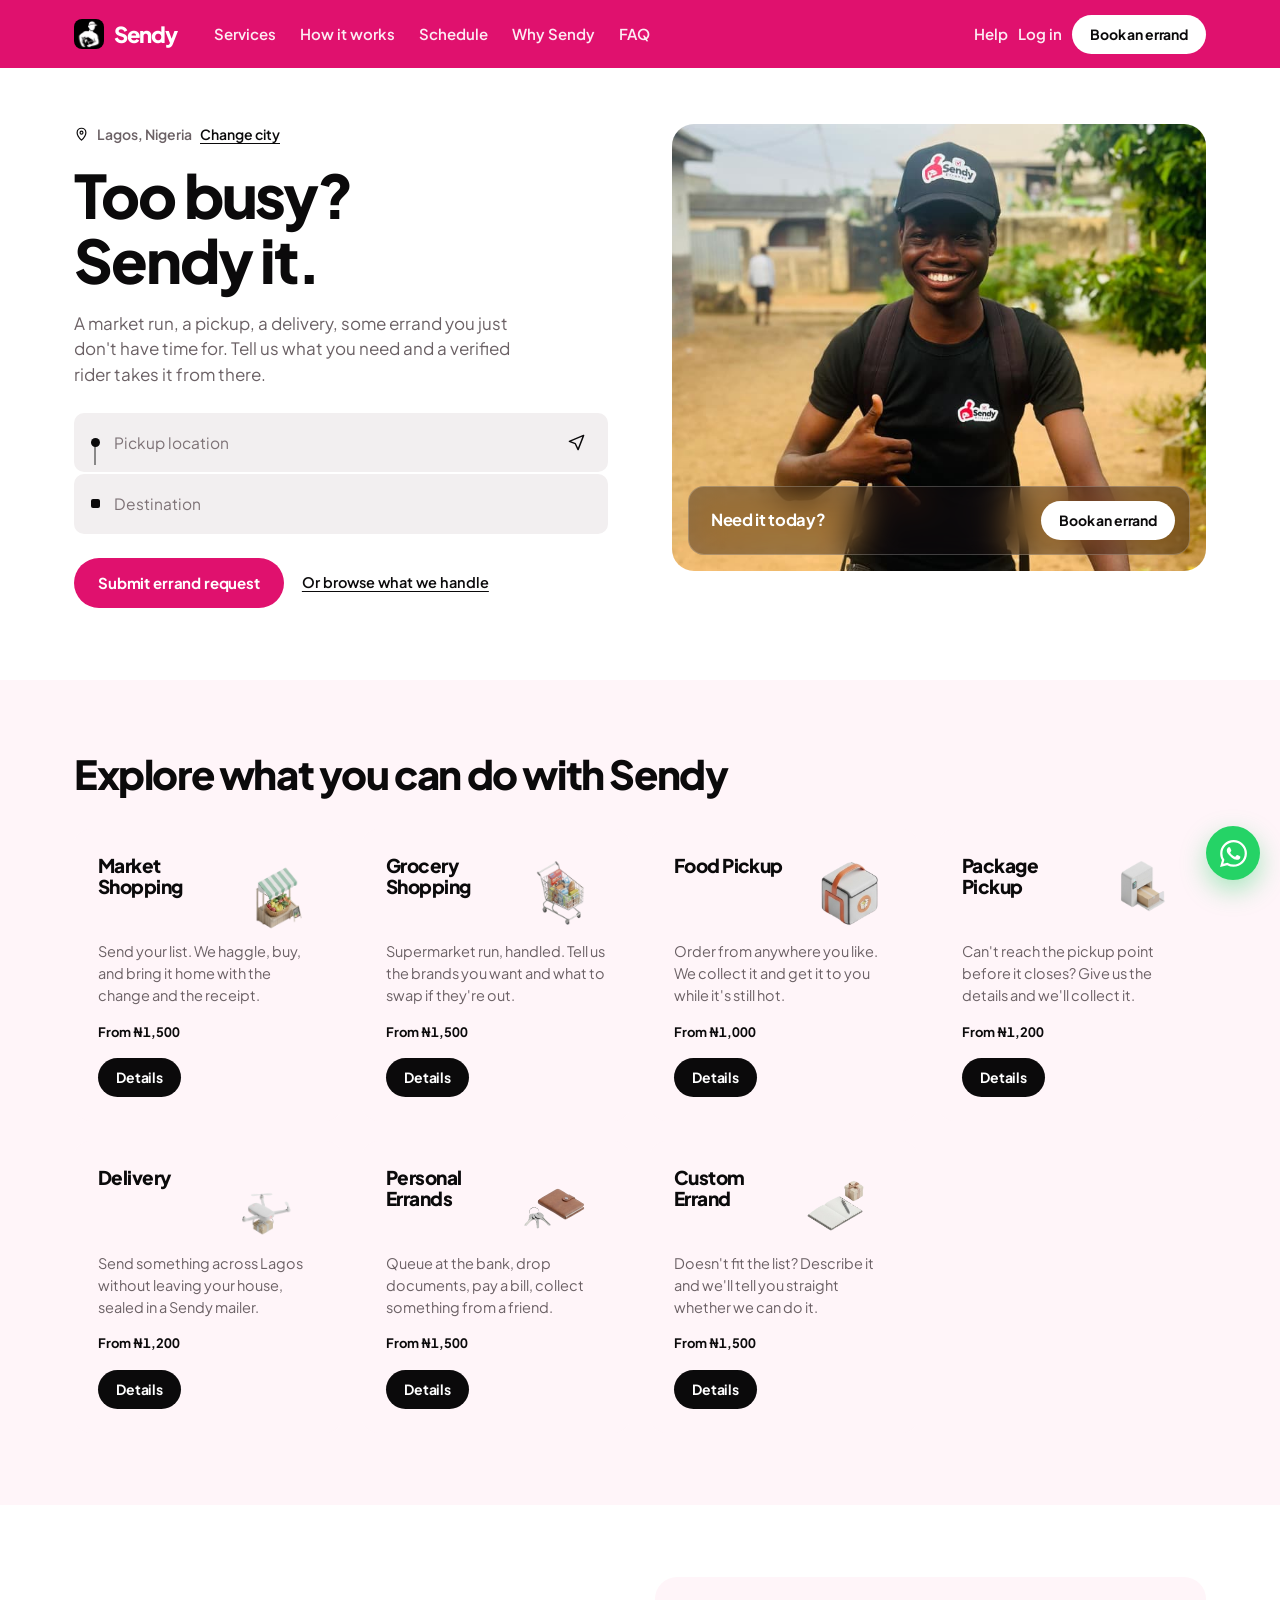
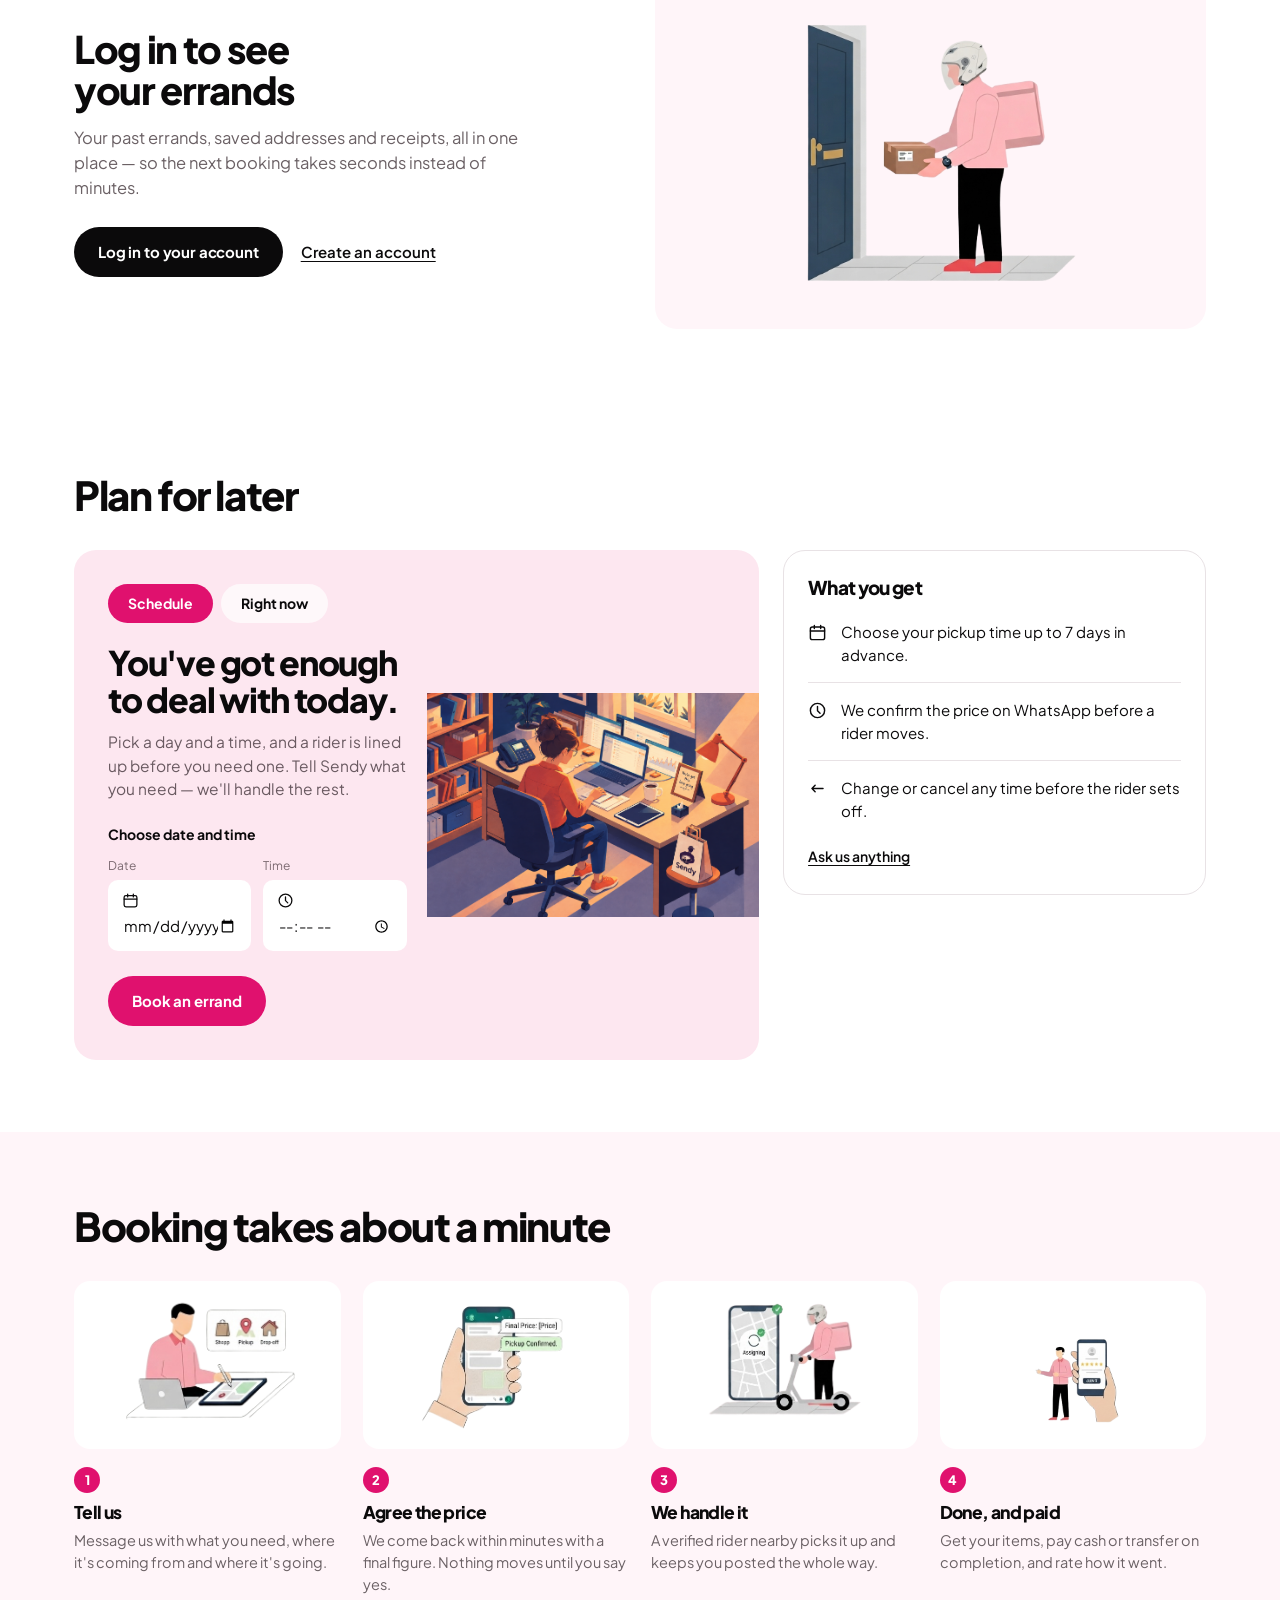
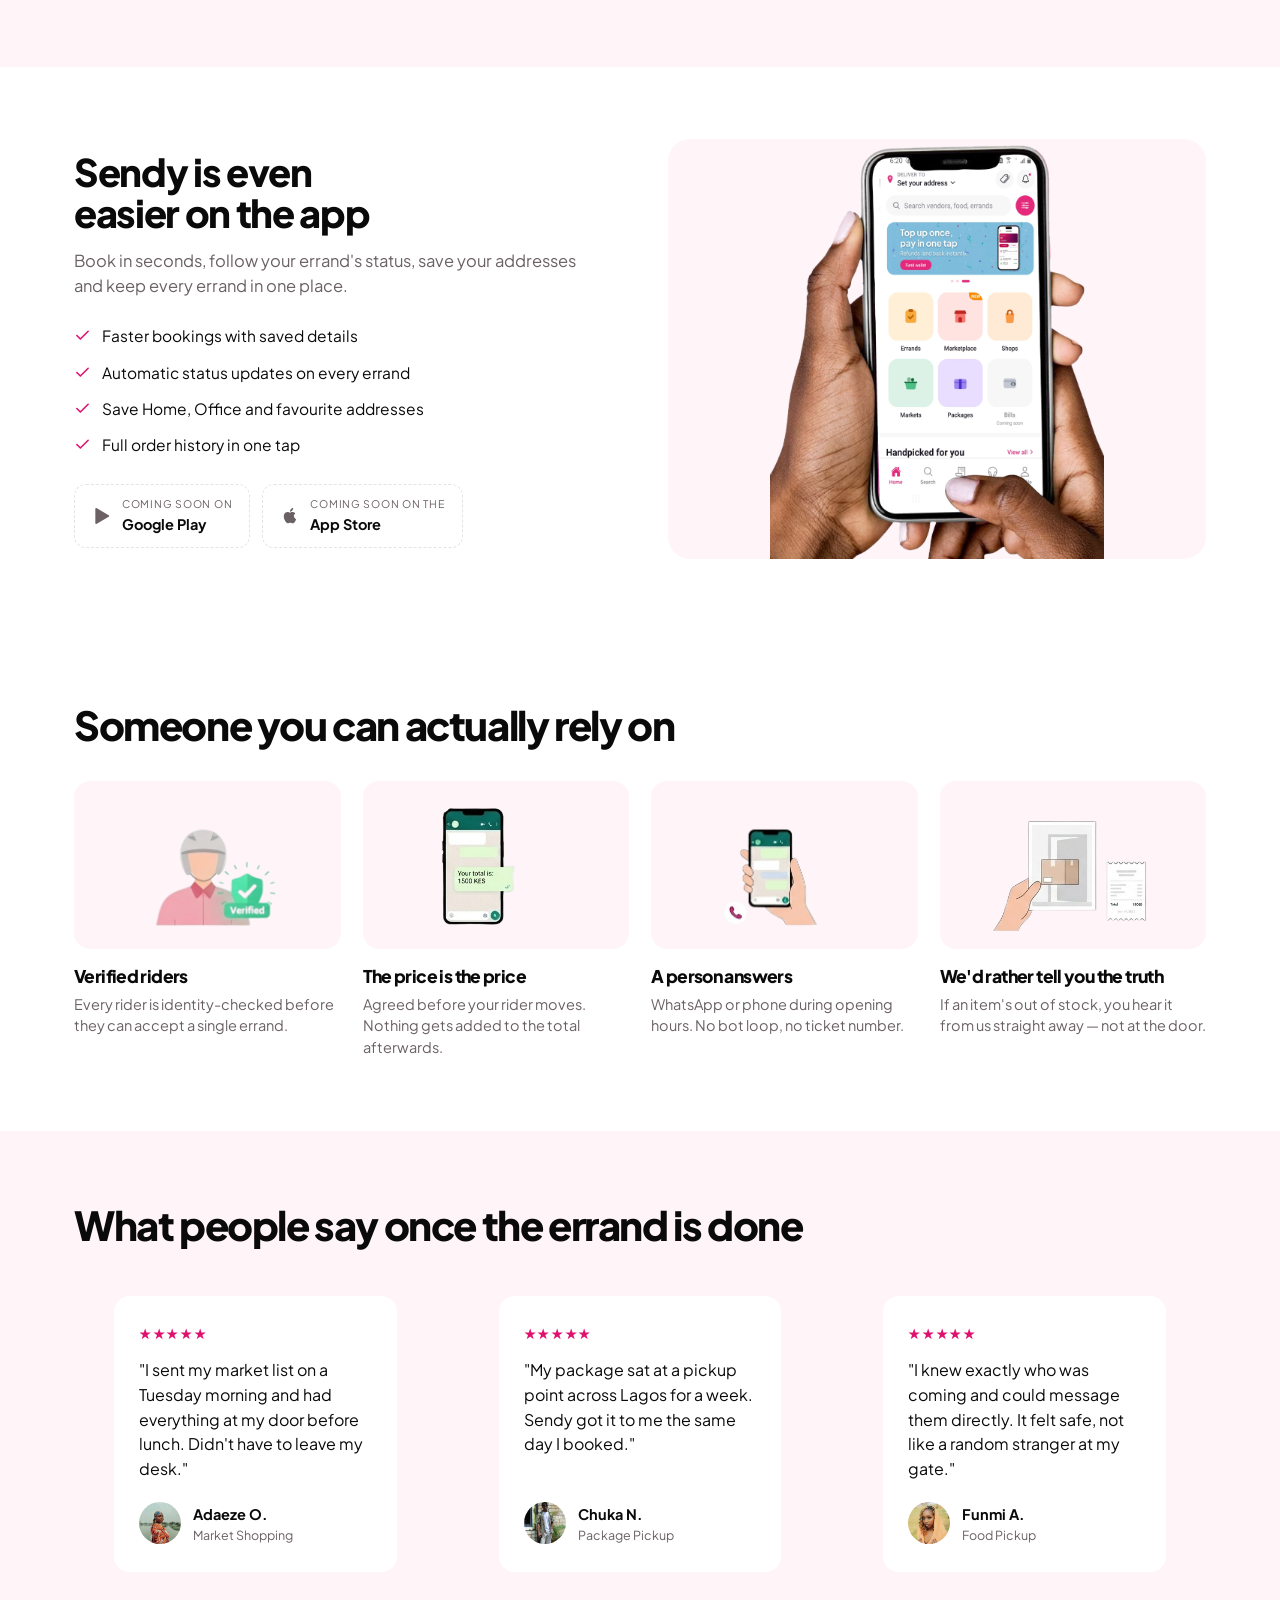
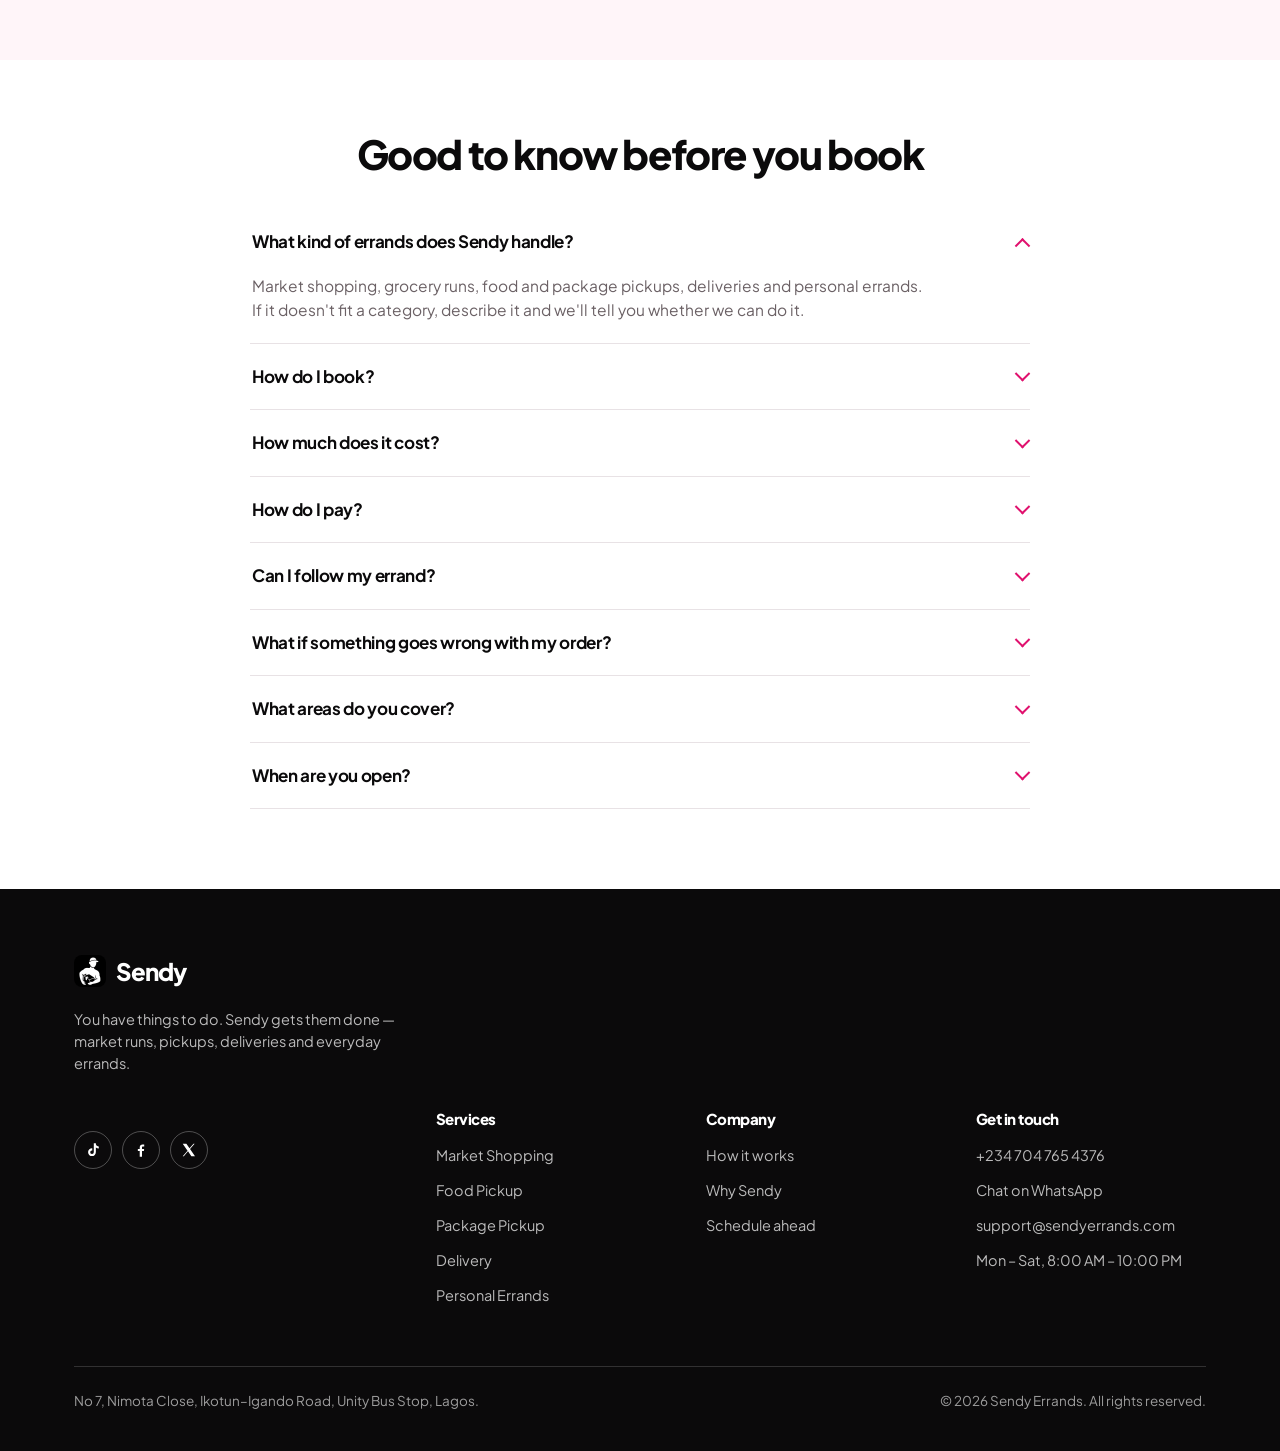
==== public/index.html @ c03644bc "Website redesign demo A static redesign of the Sendy Errands site, built to drop into the existing P" ====
<!doctype html>
<html lang="en">
<head>
<meta charset="utf-8">
<meta name="viewport" content="width=device-width, initial-scale=1, viewport-fit=cover">

<title>Sendy Errands — We handle the errands, you handle life</title>
<meta name="description" content="Market runs, food and package pickups, deliveries and personal errands across Lagos. Tell Sendy what you need and a verified rider takes it from there.">
<meta name="theme-color" content="#E0116E">

<link rel="icon" href="img/logo-badge.png" type="image/png">
<link rel="preconnect" href="https://fonts.googleapis.com">
<link rel="preconnect" href="https://fonts.gstatic.com" crossorigin>
<link rel="stylesheet" href="https://fonts.googleapis.com/css2?family=Plus+Jakarta+Sans:wght@400;500;600;700;800&display=swap">
<link rel="stylesheet" href="styles.css">
</head>
<body>

<a href="#main" class="skip">Skip to content</a>

<!-- includes/header.php -->
<header class="nav">
  <div class="wrap nav__in">
    <a href="#top" class="nav__brand" id="top">
      <img src="img/logo-badge.png" alt="">
      Sendy
    </a>

    <nav class="nav__links" aria-label="Primary">
      <a href="#services">Services</a>
      <a href="#how">How it works</a>
      <a href="#plan">Schedule</a>
      <a href="#why">Why Sendy</a>
      <a href="#faq">FAQ</a>
    </nav>

    <div class="nav__right">
      <a href="tel:+2347047654376" class="nav__help">Help</a>
      <a href="#account" class="nav__help">Log in</a>
      <a href="https://wa.me/2347047654376?text=Hello%20Sendy%20%F0%9F%91%8B%0A%0AI%27d%20like%20to%20book%20an%20errand." target="_blank" rel="noopener" class="btn btn--white btn--sm">Book an errand</a>
      <button type="button" class="burger" id="burger" aria-label="Open menu" aria-expanded="false" aria-controls="mobile-nav">
        <span></span><span></span><span></span>
      </button>
    </div>
  </div>
</header>

<div class="mobile-nav" id="mobile-nav" data-open="false">
  <a href="#services">Services</a>
  <a href="#how">How it works</a>
  <a href="#plan">Schedule</a>
  <a href="#why">Why Sendy</a>
  <a href="#account">Log in</a>
  <a href="tel:+2347047654376">Call +234 704 765 4376</a>
  <a href="https://wa.me/2347047654376?text=Hello%20Sendy%20%F0%9F%91%8B" target="_blank" rel="noopener" class="btn btn--white">Book an errand</a>
</div>

<main id="main">

  <!-- ============================ HERO ============================ -->
  <section class="hero">
    <div class="wrap hero__grid">
      <div>
        <span class="hero__place">
          <svg width="15" height="15" viewBox="0 0 24 24" aria-hidden="true"><path d="M12 21s7-6.6 7-12a7 7 0 1 0-14 0c0 5.4 7 12 7 12Z" stroke="currentColor" stroke-width="1.9" fill="none" stroke-linecap="round" stroke-linejoin="round"/><circle cx="12" cy="9" r="2.3" stroke="currentColor" stroke-width="1.9" fill="none"/></svg>
          <!-- Rendered with the real default, not a spinner: the page is correct
               before the IP lookup returns, and stays correct if it never does. -->
          <span id="place">Lagos, Nigeria</span>
          <button type="button" class="hero__change" id="change-city">Change city</button>
          <select class="hero__city-select" id="city-select" aria-label="Choose your city" hidden>
            <option>Lagos, Nigeria</option>
            <option>Abuja, Nigeria</option>
            <option>Ibadan, Nigeria</option>
            <option>Port Harcourt, Nigeria</option>
            <option>Benin City, Nigeria</option>
            <option>Enugu, Nigeria</option>
            <option>Kano, Nigeria</option>
            <option>Abeokuta, Nigeria</option>
          </select>
        </span>

        <h1>Too busy? Sendy it.</h1>
        <p class="hero__lead">A market run, a pickup, a delivery, some errand you just don't have time for. Tell us what you need and a verified rider takes it from there.</p>

        <!-- GET, so pickup and drop-off arrive on the booking page as query
             params — the same shape book.php already accepts. -->
        <form class="route" action="book.html" method="get">
          <span class="route__link" aria-hidden="true"></span>

          <div class="route__row">
            <span class="route__marker route__marker--start" aria-hidden="true"><i></i></span>
            <label class="sr-only" for="pickup" hidden>Pickup location</label>
            <input id="pickup" name="pickup" type="text" placeholder="Pickup location" autocomplete="off">
            <button type="button" class="route__locate" aria-label="Use my current location">
              <svg width="19" height="19" viewBox="0 0 24 24" aria-hidden="true"><path d="M21 3 3 10.5l7.5 3L14 21l7-18Z" stroke="currentColor" stroke-width="1.8" fill="none" stroke-linecap="round" stroke-linejoin="round"/></svg>
            </button>
          </div>

          <div class="route__row">
            <span class="route__marker route__marker--end" aria-hidden="true"><i></i></span>
            <label class="sr-only" for="dropoff" hidden>Destination</label>
            <input id="dropoff" name="dropoff" type="text" placeholder="Destination" autocomplete="off">
          </div>

          <div class="hero__actions">
            <button type="submit" class="btn btn--pink">Submit errand request</button>
            <a href="#services" class="hero__note">Or browse what we handle</a>
          </div>
        </form>
      </div>

      <div class="hero__visual">
        <img src="img/hero-rider.jpg" alt="A Sendy rider on his bicycle, ready to run an errand" width="756" height="1008" loading="eager">

        <!-- Carried over from the reference: a floating prompt over the image.
             It earns its place — the one action the page most wants, sitting
             where the eye already is. -->
        <div class="glass">
          <strong>Need it today?</strong>
          <a href="https://wa.me/2347047654376?text=Hello%20Sendy%20%F0%9F%91%8B%0A%0AI%27d%20like%20to%20book%20an%20errand." target="_blank" rel="noopener" class="btn btn--white btn--sm">Book an errand</a>
        </div>
      </div>
    </div>
  </section>

  <!-- ========================== SERVICES ========================== -->
  <section class="sec sec--tint" id="services">
    <div class="wrap">
      <h2 class="sec__title">Explore what you can do with Sendy</h2>

      <div class="services">
        <article class="service">
          <div class="service__top">
            <h3>Market Shopping</h3>
            <span class="service__art"><img src="img/services/market-shopping.png" alt="" loading="lazy"></span>
          </div>
          <p>Send your list. We haggle, buy, and bring it home with the change and the receipt.</p>
          <span class="service__price">From ₦1,500</span>
          <a class="btn btn--dark btn--sm" href="services/market-shopping.html">Details</a>
        </article>

        <article class="service">
          <div class="service__top">
            <h3>Grocery Shopping</h3>
            <span class="service__art"><img src="img/services/grocery-shopping.png" alt="" loading="lazy"></span>
          </div>
          <p>Supermarket run, handled. Tell us the brands you want and what to swap if they're out.</p>
          <span class="service__price">From ₦1,500</span>
          <a class="btn btn--dark btn--sm" href="services/grocery-shopping.html">Details</a>
        </article>

        <article class="service">
          <div class="service__top">
            <h3>Food Pickup</h3>
            <span class="service__art"><img src="img/services/food-pickup.png" alt="" loading="lazy"></span>
          </div>
          <p>Order from anywhere you like. We collect it and get it to you while it's still hot.</p>
          <span class="service__price">From ₦1,000</span>
          <a class="btn btn--dark btn--sm" href="services/food-pickup.html">Details</a>
        </article>

        <article class="service">
          <div class="service__top">
            <h3>Package Pickup</h3>
            <span class="service__art"><img src="img/services/package-pickup.png" alt="" loading="lazy"></span>
          </div>
          <p>Can't reach the pickup point before it closes? Give us the details and we'll collect it.</p>
          <span class="service__price">From ₦1,200</span>
          <a class="btn btn--dark btn--sm" href="services/package-pickup.html">Details</a>
        </article>

        <article class="service">
          <div class="service__top">
            <h3>Delivery</h3>
            <span class="service__art"><img src="img/services/delivery.png" alt="" loading="lazy"></span>
          </div>
          <p>Send something across Lagos without leaving your house, sealed in a Sendy mailer.</p>
          <span class="service__price">From ₦1,200</span>
          <a class="btn btn--dark btn--sm" href="services/delivery.html">Details</a>
        </article>

        <article class="service">
          <div class="service__top">
            <h3>Personal Errands</h3>
            <span class="service__art"><img src="img/services/personal-errands.png" alt="" loading="lazy"></span>
          </div>
          <p>Queue at the bank, drop documents, pay a bill, collect something from a friend.</p>
          <span class="service__price">From ₦1,500</span>
          <a class="btn btn--dark btn--sm" href="services/personal-errands.html">Details</a>
        </article>

        <article class="service">
          <div class="service__top">
            <h3>Custom Errand</h3>
            <span class="service__art"><img src="img/services/custom-errand.png" alt="" loading="lazy"></span>
          </div>
          <p>Doesn't fit the list? Describe it and we'll tell you straight whether we can do it.</p>
          <span class="service__price">From ₦1,500</span>
          <a class="btn btn--dark btn--sm" href="services/custom-errand.html">Details</a>
        </article>
      </div>
    </div>
  </section>

  <!-- ========================== ACCOUNT =========================== -->
  <section class="sec" id="account">
    <div class="wrap account">
      <div>
        <h2>Log in to see your errands</h2>
        <p>Your past errands, saved addresses and receipts, all in one place — so the next booking takes seconds instead of minutes.</p>
        <div class="account__actions">
          <a class="btn btn--dark" href="#account">Log in to your account</a>
          <a class="account__link" href="#account">Create an account</a>
        </div>
      </div>
      <div class="account__art">
        <img src="img/ill/account.png" alt="A Sendy rider handing a package to a customer at their door" loading="lazy">
      </div>
    </div>
  </section>

  <!-- ===================== PLAN AHEAD BANNER ====================== -->
  <section class="sec" id="plan">
    <div class="wrap">
      <h2 class="sec__title">Plan for later</h2>

      <div class="plan">
        <div class="plan__panel">
          <div class="plan__copy">
            <div class="plan__tabs" role="tablist" aria-label="When do you need this?">
              <button class="plan__tab" role="tab" aria-selected="true" type="button">Schedule</button>
              <button class="plan__tab" role="tab" aria-selected="false" type="button">Right now</button>
            </div>

            <h2>You've got enough to deal with today.</h2>
            <p>Pick a day and a time, and a rider is lined up before you need one. Tell Sendy what you need — we'll handle the rest.</p>

            <div class="plan__label">Choose date and time</div>
            <div class="plan__fields">
              <label class="plan__field">
                <span>Date</span>
                <span class="plan__field-in">
                  <svg width="17" height="17" viewBox="0 0 24 24" aria-hidden="true"><rect x="3" y="5" width="18" height="16" rx="2.5" stroke="currentColor" stroke-width="1.8" fill="none"/><path d="M3 10h18M8 3v4M16 3v4" stroke="currentColor" stroke-width="1.8" stroke-linecap="round"/></svg>
                  <input type="date" id="plan-date" name="date" aria-label="Date">
                </span>
              </label>
              <label class="plan__field">
                <span>Time</span>
                <span class="plan__field-in">
                  <svg width="17" height="17" viewBox="0 0 24 24" aria-hidden="true"><circle cx="12" cy="12" r="9" stroke="currentColor" stroke-width="1.8" fill="none"/><path d="M12 7v5.2l3.2 3.2" stroke="currentColor" stroke-width="1.8" fill="none" stroke-linecap="round" stroke-linejoin="round"/></svg>
                  <input type="time" id="plan-time" name="time" aria-label="Time">
                </span>
              </label>
            </div>

            <a class="btn btn--pink" href="https://wa.me/2347047654376?text=I%27d%20like%20to%20schedule%20an%20errand" target="_blank" rel="noopener">Book an errand</a>
          </div>

          <div class="plan__art">
            <img src="img/plan-ahead.png" alt="Someone working at their desk while a Sendy bag waits beside them" loading="lazy">
          </div>
        </div>

        <aside class="plan__side">
          <h3>What you get</h3>
          <ul>
            <li>
              <svg width="19" height="19" viewBox="0 0 24 24" aria-hidden="true"><rect x="3" y="5" width="18" height="16" rx="2.5" stroke="currentColor" stroke-width="1.8" fill="none"/><path d="M3 10h18M8 3v4M16 3v4" stroke="currentColor" stroke-width="1.8" stroke-linecap="round"/></svg>
              Choose your pickup time up to 7 days in advance.
            </li>
            <li>
              <svg width="19" height="19" viewBox="0 0 24 24" aria-hidden="true"><circle cx="12" cy="12" r="9" stroke="currentColor" stroke-width="1.8" fill="none"/><path d="M12 7v5.2l3.2 3.2" stroke="currentColor" stroke-width="1.8" fill="none" stroke-linecap="round" stroke-linejoin="round"/></svg>
              We confirm the price on WhatsApp before a rider moves.
            </li>
            <li>
              <svg width="19" height="19" viewBox="0 0 24 24" aria-hidden="true"><path d="M5 12h14M5 12l4-4M5 12l4 4" stroke="currentColor" stroke-width="1.8" fill="none" stroke-linecap="round" stroke-linejoin="round"/></svg>
              Change or cancel any time before the rider sets off.
            </li>
          </ul>
          <a class="plan__terms" href="https://wa.me/2347047654376" target="_blank" rel="noopener">Ask us anything</a>
        </aside>
      </div>
    </div>
  </section>

  <!-- ========================= HOW IT WORKS ======================= -->
  <section class="sec sec--tint" id="how">
    <div class="wrap">
      <h2 class="sec__title">Booking takes about a minute</h2>
      <div class="icards">
        <div class="icard">
          <div class="icard__plate"><img src="img/ill/s1-tell-us.png" alt="" loading="lazy"></div>
          <span class="icard__n">1</span>
          <h3>Tell us</h3>
          <p>Message us with what you need, where it's coming from and where it's going.</p>
        </div>
        <div class="icard">
          <div class="icard__plate"><img src="img/ill/s2-agree-price.png" alt="" loading="lazy"></div>
          <span class="icard__n">2</span>
          <h3>Agree the price</h3>
          <p>We come back within minutes with a final figure. Nothing moves until you say yes.</p>
        </div>
        <div class="icard">
          <div class="icard__plate"><img src="img/ill/s3-we-handle.png" alt="" loading="lazy"></div>
          <span class="icard__n">3</span>
          <h3>We handle it</h3>
          <p>A verified rider nearby picks it up and keeps you posted the whole way.</p>
        </div>
        <div class="icard">
          <div class="icard__plate"><img src="img/ill/s4-done.png" alt="" loading="lazy"></div>
          <span class="icard__n">4</span>
          <h3>Done, and paid</h3>
          <p>Get your items, pay cash or transfer on completion, and rate how it went.</p>
        </div>
      </div>
    </div>
  </section>

  <!-- ============================ APP ============================= -->
  <section class="sec" id="app">
    <div class="wrap app">
      <div>
        <h2>Sendy is even easier on the app</h2>
        <p>Book in seconds, follow your errand's status, save your addresses and keep every errand in one place.</p>
        <ul class="app__list">
          <li><svg width="17" height="17" viewBox="0 0 24 24" aria-hidden="true"><path d="M4 12l5 5L20 6" stroke="currentColor" stroke-width="2.2" fill="none" stroke-linecap="round" stroke-linejoin="round"/></svg> Faster bookings with saved details</li>
          <li><svg width="17" height="17" viewBox="0 0 24 24" aria-hidden="true"><path d="M4 12l5 5L20 6" stroke="currentColor" stroke-width="2.2" fill="none" stroke-linecap="round" stroke-linejoin="round"/></svg> Automatic status updates on every errand</li>
          <li><svg width="17" height="17" viewBox="0 0 24 24" aria-hidden="true"><path d="M4 12l5 5L20 6" stroke="currentColor" stroke-width="2.2" fill="none" stroke-linecap="round" stroke-linejoin="round"/></svg> Save Home, Office and favourite addresses</li>
          <li><svg width="17" height="17" viewBox="0 0 24 24" aria-hidden="true"><path d="M4 12l5 5L20 6" stroke="currentColor" stroke-width="2.2" fill="none" stroke-linecap="round" stroke-linejoin="round"/></svg> Full order history in one tap</li>
        </ul>
        <div class="app__stores">
          <span class="store-tag">
            <svg width="20" height="20" viewBox="0 0 24 24" aria-hidden="true"><path d="M4 3.6c0-.9 1-1.5 1.8-1L20 11a1.1 1.1 0 0 1 0 2L5.8 21.4c-.8.5-1.8-.1-1.8-1V3.6Z" fill="currentColor"/></svg>
            <span><small>Coming soon on</small><b>Google Play</b></span>
          </span>
          <span class="store-tag">
            <svg width="20" height="20" viewBox="0 0 24 24" aria-hidden="true"><path d="M16.5 12.3c0-2.2 1.8-3.3 1.9-3.4-1-1.5-2.6-1.7-3.2-1.7-1.4-.1-2.6.8-3.3.8-.7 0-1.8-.8-2.9-.8-1.5 0-2.9.9-3.7 2.2-1.6 2.7-.4 6.8 1.1 9 .8 1.1 1.7 2.3 2.9 2.3 1.1 0 1.6-.7 3-.7s1.8.7 3 .7c1.2 0 2-1.1 2.8-2.2.9-1.3 1.2-2.5 1.3-2.6-.1 0-2.5-1-2.5-3.6ZM14.8 5.5c.6-.8 1.1-1.9 1-3-1 0-2.1.6-2.8 1.4-.6.7-1.1 1.8-1 2.9 1.1.1 2.1-.5 2.8-1.3Z" fill="currentColor"/></svg>
            <span><small>Coming soon on the</small><b>App Store</b></span>
          </span>
        </div>
      </div>
      <div class="app__art">
        <img src="img/ill/app-phone.png" alt="The Sendy app open on a phone, showing errands, marketplace and package options" loading="lazy">
      </div>
    </div>
  </section>

  <!-- =========================== TRUST ============================ -->
  <section class="sec" id="why">
    <div class="wrap">
      <h2 class="sec__title">Someone you can actually rely on</h2>
      <div class="icards">
        <div class="icard">
          <div class="icard__plate"><img src="img/ill/t-verified.png" alt="" loading="lazy"></div>
          <h3>Verified riders</h3>
          <p>Every rider is identity-checked before they can accept a single errand.</p>
        </div>
        <div class="icard">
          <div class="icard__plate"><img src="img/ill/t-price.png" alt="" loading="lazy"></div>
          <h3>The price is the price</h3>
          <p>Agreed before your rider moves. Nothing gets added to the total afterwards.</p>
        </div>
        <div class="icard">
          <div class="icard__plate"><img src="img/ill/t-person.png" alt="" loading="lazy"></div>
          <h3>A person answers</h3>
          <p>WhatsApp or phone during opening hours. No bot loop, no ticket number.</p>
        </div>
        <div class="icard">
          <div class="icard__plate"><img src="img/ill/t-truth.png" alt="" loading="lazy"></div>
          <h3>We'd rather tell you the truth</h3>
          <p>If an item's out of stock, you hear it from us straight away — not at the door.</p>
        </div>
      </div>
    </div>
  </section>

  <!-- ====================== CUSTOMER STORIES ====================== -->
  <section class="sec sec--tint" id="stories">
    <div class="wrap">
      <h2 class="sec__title">What people say once the errand is done</h2>
      <div class="stories">
        <figure class="story">
          <div class="story__stars" aria-label="Rated 5 out of 5">★★★★★</div>
          <blockquote>"I sent my market list on a Tuesday morning and had everything at my door before lunch. Didn't have to leave my desk."</blockquote>
          <figcaption class="story__who">
            <img class="story__av" src="img/people/adaeze-o.jpg" alt="" loading="lazy" width="42" height="42">
            <div><b>Adaeze O.</b><span>Market Shopping</span></div>
          </figcaption>
        </figure>
        <figure class="story">
          <div class="story__stars" aria-label="Rated 5 out of 5">★★★★★</div>
          <blockquote>"My package sat at a pickup point across Lagos for a week. Sendy got it to me the same day I booked."</blockquote>
          <figcaption class="story__who">
            <img class="story__av" src="img/people/chuka-n.jpg" alt="" loading="lazy" width="42" height="42">
            <div><b>Chuka N.</b><span>Package Pickup</span></div>
          </figcaption>
        </figure>
        <figure class="story">
          <div class="story__stars" aria-label="Rated 5 out of 5">★★★★★</div>
          <blockquote>"I knew exactly who was coming and could message them directly. It felt safe, not like a random stranger at my gate."</blockquote>
          <figcaption class="story__who">
            <img class="story__av" src="img/people/funmi-a.jpg" alt="" loading="lazy" width="42" height="42">
            <div><b>Funmi A.</b><span>Food Pickup</span></div>
          </figcaption>
        </figure>
      </div>
    </div>
  </section>

  <!-- ============================ FAQ ============================= -->
  <section class="sec" id="faq">
    <div class="wrap">
      <h2 class="sec__title" style="text-align:center;">Good to know before you book</h2>
      <div class="faq">
        <details open>
          <summary>What kind of errands does Sendy handle?</summary>
          <p>Market shopping, grocery runs, food and package pickups, deliveries and personal errands. If it doesn't fit a category, describe it and we'll tell you whether we can do it.</p>
        </details>
        <details>
          <summary>How do I book?</summary>
          <p>Message us on WhatsApp, or call. Tell us what you need, where it's coming from and where it's going. There's no account to create and nothing to install.</p>
        </details>
        <details>
          <summary>How much does it cost?</summary>
          <p>Errands start from ₦1,000 to ₦1,500 depending on the type, then vary with distance and what's involved. We confirm the exact figure with you before a rider moves.</p>
        </details>
        <details>
          <summary>How do I pay?</summary>
          <p>Cash or bank transfer, arranged directly with us once your rider is on the way. There's nothing to pay online.</p>
        </details>
        <details>
          <summary>Can I follow my errand?</summary>
          <p>Yes. Every errand gets a reference and a clear status, and we message you as it moves — including if something goes wrong.</p>
        </details>
        <details>
          <summary>What if something goes wrong with my order?</summary>
          <p>Reach us on WhatsApp or by phone and a real person will sort it out, refund requests included.</p>
        </details>
        <details>
          <summary>What areas do you cover?</summary>
          <p>We're based in Ikotun-Igando and cover a growing part of Lagos. Ask us and we'll confirm whether we reach you before you commit.</p>
        </details>
        <details>
          <summary>When are you open?</summary>
          <p>Monday to Saturday, 8:00 AM to 10:00 PM. Messages sent outside those hours get answered when we open.</p>
        </details>
      </div>
    </div>
  </section>

</main>

<!-- includes/footer.php -->
<footer class="foot">
  <div class="wrap">
    <a href="#top" class="foot__brand"><img src="img/logo-badge.png" alt="">Sendy</a>
    <p class="foot__about">You have things to do. Sendy gets them done — market runs, pickups, deliveries and everyday errands.</p>

    <div class="foot__grid">
      <div>
        <div class="foot__socials">
          <a href="https://www.tiktok.com/@sendyerrands" target="_blank" rel="noopener" aria-label="TikTok"><svg width="16" height="16" viewBox="0 0 24 24" aria-hidden="true"><path fill="currentColor" d="M16.3 2h-3.1v13.3a2.7 2.7 0 1 1-2.3-2.67v-3.15A5.85 5.85 0 1 0 16.3 15.1V8.3a7.4 7.4 0 0 0 4.4 1.44V6.6a4.3 4.3 0 0 1-4.4-4.6Z"/></svg></a>
          <a href="https://www.facebook.com/profile.php?id=100064867516467" target="_blank" rel="noopener" aria-label="Facebook"><svg width="16" height="16" viewBox="0 0 24 24" aria-hidden="true"><path fill="currentColor" d="M13.5 22v-8.4h2.8l.42-3.26H13.5V8.24c0-.94.26-1.58 1.6-1.58h1.72V3.74A23 23 0 0 0 14.3 3.6c-2.5 0-4.2 1.52-4.2 4.32v2.42H7.28v3.26h2.82V22h3.4Z"/></svg></a>
          <a href="https://x.com/Sendyerrands" target="_blank" rel="noopener" aria-label="X"><svg width="16" height="16" viewBox="0 0 24 24" aria-hidden="true"><path fill="currentColor" d="M13.53 10.4 20.4 2.5h-1.63l-5.96 6.86L8.06 2.5H2.6l7.2 10.48-7.2 8.3h1.63l6.3-7.24 5.03 7.24h5.44l-7.47-10.88Z"/></svg></a>
        </div>
      </div>

      <div>
        <h4>Services</h4>
        <ul>
          <li><a href="#services">Market Shopping</a></li>
          <li><a href="#services">Food Pickup</a></li>
          <li><a href="#services">Package Pickup</a></li>
          <li><a href="#services">Delivery</a></li>
          <li><a href="#services">Personal Errands</a></li>
        </ul>
      </div>

      <div>
        <h4>Company</h4>
        <ul>
          <li><a href="#how">How it works</a></li>
          <li><a href="#why">Why Sendy</a></li>
          <li><a href="#plan">Schedule ahead</a></li>
        </ul>
      </div>

      <div>
        <h4>Get in touch</h4>
        <ul>
          <li><a href="tel:+2347047654376">+234 704 765 4376</a></li>
          <li><a href="https://wa.me/2347047654376" target="_blank" rel="noopener">Chat on WhatsApp</a></li>
          <li><a href="mailto:support@sendyerrands.com">support@sendyerrands.com</a></li>
          <li><span>Mon – Sat, 8:00 AM – 10:00 PM</span></li>
        </ul>
      </div>
    </div>

    <div class="foot__base">
      <span>No 7, Nimota Close, Ikotun–Igando Road, Unity Bus Stop, Lagos.</span>
      <span>© 2026 Sendy Errands. All rights reserved.</span>
    </div>
  </div>
</footer>

<a class="wa" href="https://wa.me/2347047654376?text=Hello%20Sendy%20%F0%9F%91%8B" target="_blank" rel="noopener" aria-label="Chat with Sendy on WhatsApp">
  <svg width="27" height="27" viewBox="0 0 24 24" aria-hidden="true"><path fill="currentColor" d="M17.47 14.38c-.3-.15-1.76-.87-2.03-.97-.27-.1-.47-.15-.67.15-.2.3-.77.97-.94 1.16-.17.2-.35.22-.64.08-.3-.15-1.26-.47-2.39-1.48-.88-.79-1.48-1.76-1.65-2.06-.17-.3-.02-.46.13-.6.13-.14.3-.35.45-.52.15-.18.2-.3.3-.5.1-.2.05-.37-.03-.52-.07-.15-.67-1.61-.91-2.2-.24-.58-.49-.5-.67-.51h-.57c-.2 0-.52.07-.8.37-.27.3-1.04 1.02-1.04 2.48 0 1.46 1.07 2.87 1.22 3.07.15.2 2.1 3.2 5.08 4.49.7.3 1.26.49 1.69.62.71.23 1.36.2 1.87.12.57-.09 1.76-.72 2-1.41.25-.7.25-1.29.18-1.42-.08-.12-.28-.2-.58-.34"/><path fill="currentColor" d="M12.05 21.79h-.01a9.87 9.87 0 0 1-5.03-1.38l-.36-.21-3.74.98 1-3.65-.24-.37a9.86 9.86 0 0 1-1.51-5.26C2.16 6.45 6.6 2.01 12.05 2.01c2.64 0 5.12 1.03 6.99 2.9a9.83 9.83 0 0 1 2.89 6.99c0 5.45-4.43 9.89-9.88 9.89m8.41-18.3A11.82 11.82 0 0 0 12.05.01C5.5.01.16 5.35.16 11.9c0 2.1.55 4.15 1.59 5.95L.06 24l6.3-1.65a11.88 11.88 0 0 0 5.69 1.45c6.55 0 11.89-5.34 11.89-11.9a11.82 11.82 0 0 0-3.48-8.41Z"/></svg>
</a>

<script>
// Mobile menu.
(function () {
  var burger = document.getElementById('burger');
  var menu = document.getElementById('mobile-nav');
  if (!burger || !menu) return;
  function setOpen(open) {
    menu.setAttribute('data-open', open ? 'true' : 'false');
    burger.setAttribute('aria-expanded', open ? 'true' : 'false');
    burger.setAttribute('aria-label', open ? 'Close menu' : 'Open menu');
  }
  burger.addEventListener('click', function () { setOpen(menu.getAttribute('data-open') !== 'true'); });
  menu.addEventListener('click', function (e) { if (e.target.closest('a')) setOpen(false); });
  document.addEventListener('keydown', function (e) { if (e.key === 'Escape') setOpen(false); });
})();

// City. The default is already in the markup, so the page is correct before
// anything below runs and stays correct if all of it fails.
//
// Order of authority: a city the visitor picked beats an IP guess, always. IP
// geolocation reports where the connection appears to be, which for anyone on
// a VPN is the VPN's city — so it is a helpful default, never a verdict.
(function () {
  var el = document.getElementById('place');
  var btn = document.getElementById('change-city');
  var sel = document.getElementById('city-select');
  if (!el || !btn || !sel) return;

  var KEY = 'sendy-city';
  var read = function () { try { return localStorage.getItem(KEY); } catch (e) { return null; } };
  var write = function (v) { try { localStorage.setItem(KEY, v); } catch (e) {} };

  function show(open) {
    sel.hidden = !open;
    btn.hidden = open;
    el.hidden = open;
    if (open) sel.focus();
  }

  var chosen = read();
  if (chosen) el.textContent = chosen;

  btn.addEventListener('click', function () {
    sel.value = el.textContent.trim();
    show(true);
  });
  sel.addEventListener('change', function () {
    el.textContent = sel.value;
    write(sel.value);
    show(false);
  });
  sel.addEventListener('blur', function () { show(false); });

  // Best-effort, and only when the visitor has not already chosen. Any failure
  // — offline, blocked, rate-limited, adblocker — leaves the default standing.
  if (chosen) return;
  fetch('https://get.geojs.io/v1/ip/geo.json')
    .then(function (r) { return r.ok ? r.json() : null; })
    .then(function (d) {
      if (!d || !d.city) return;
      el.textContent = d.country ? d.city + ', ' + d.country : d.city;
    })
    .catch(function () {});
})();

// Schedule / Right now tabs. Visual state only in this demo — the real page
// would swap the date fields for an "as soon as possible" note.
(function () {
  var tabs = Array.prototype.slice.call(document.querySelectorAll('.plan__tab'));
  tabs.forEach(function (tab) {
    tab.addEventListener('click', function () {
      tabs.forEach(function (t) { t.setAttribute('aria-selected', String(t === tab)); });
    });
  });
})();
</script>

</body>
</html>
---- public/styles.css ----
/* ==========================================================================
   SENDY ERRANDS — website redesign
   Structured so it can drop into the PHP site: this stylesheet goes to
   assets/css/, the header and footer map to includes/header.php and
   includes/footer.php, and each <section> maps to a block in the page body.
   ========================================================================== */

:root {
  /* Pink carries the structural weight, where the reference design uses black:
     the nav, the primary buttons, the emphasis. Text stays near-black — pink
     body copy at paragraph sizes is unreadable. */
  --pink:       #E0116E;
  --pink-deep:  #9C0B4E;
  --pink-tint:  #FDE7F0;
  --pink-wash:  #FFF5F9;

  --ink:        #0B0A0B;
  --paper:      #FFFFFF;
  --field:      #F2EFF0;
  --line:       #E8E2E5;
  --muted:      #6B6165;

  --r-field: 10px;
  --r-card:  16px;
  --r-panel: 22px;

  --wrap: 1180px;

  --font: 'Plus Jakarta Sans', -apple-system, BlinkMacSystemFont, 'Segoe UI', system-ui, sans-serif;
}

*, *::before, *::after { box-sizing: border-box; }

html { scroll-behavior: smooth; scroll-padding-top: 84px; }

body {
  margin: 0;
  background: var(--paper);
  color: var(--ink);
  font-family: var(--font);
  font-size: 16px;
  line-height: 1.5;
  -webkit-font-smoothing: antialiased;
  padding-left: env(safe-area-inset-left, 0px);
  padding-right: env(safe-area-inset-right, 0px);
  overflow-x: hidden;
}

img { max-width: 100%; height: auto; display: block; }
a { color: inherit; text-decoration: none; }
ul { margin: 0; padding: 0; list-style: none; }
button { font: inherit; cursor: pointer; }

h1, h2, h3, h4 {
  margin: 0;
  font-weight: 800;
  letter-spacing: -0.035em;
  line-height: 1.08;
  text-wrap: balance;
}

p { margin: 0; }

:focus-visible {
  outline: 3px solid var(--pink);
  outline-offset: 3px;
  border-radius: 6px;
}

@media (prefers-reduced-motion: reduce) {
  *, *::before, *::after {
    animation-duration: .001ms !important;
    transition-duration: .001ms !important;
    scroll-behavior: auto !important;
  }
}

.wrap { max-width: var(--wrap); margin: 0 auto; padding-inline: 24px; }

.skip { position: absolute; left: -9999px; }
.skip:focus {
  left: 16px; top: 16px; z-index: 200;
  background: #fff; color: var(--ink);
  padding: 12px 18px; border-radius: 10px; font-weight: 700;
}

/* ---------- buttons ---------- */
.btn {
  display: inline-flex;
  align-items: center;
  justify-content: center;
  gap: 8px;
  border: 0;
  border-radius: 999px;
  padding: 14px 24px;
  font-size: 15px;
  font-weight: 700;
  letter-spacing: -0.01em;
  white-space: nowrap;
  transition: background .18s ease, color .18s ease, border-color .18s ease;
}
.btn--pink  { background: var(--pink); color: #fff; }
.btn--pink:hover { background: var(--pink-deep); }
.btn--white { background: #fff; color: var(--ink); }
.btn--white:hover { background: #f1eced; }
.btn--dark  { background: var(--ink); color: #fff; }
.btn--dark:hover { background: #2a2528; }
.btn--ghost { background: transparent; color: var(--ink); border: 1.5px solid var(--line); }
.btn--ghost:hover { border-color: var(--ink); }
.btn--sm    { padding: 9px 18px; font-size: 14px; }
.btn--block { width: 100%; }

/* ---------- nav ---------- */
.nav {
  position: sticky;
  top: 0;
  z-index: 100;
  background: var(--pink);
  color: #fff;
  padding-top: env(safe-area-inset-top, 0px);
}
.nav__in {
  display: flex;
  align-items: center;
  gap: 28px;
  height: 68px;
}
.nav__brand {
  display: inline-flex;
  align-items: center;
  gap: 10px;
  font-size: 22px;
  font-weight: 800;
  letter-spacing: -0.04em;
  margin-right: 8px;
}
.nav__brand img {
  width: 30px; height: 30px;
  border-radius: 8px;
  background: #fff;
}
.nav__links { display: flex; gap: 24px; font-size: 15px; font-weight: 600; }
.nav__links a { opacity: .92; }
.nav__links a:hover { opacity: 1; text-decoration: underline; text-underline-offset: 4px; }
.nav__right { display: flex; align-items: center; gap: 10px; margin-left: auto; }
.nav__help { font-size: 15px; font-weight: 600; opacity: .92; }
.nav__help:hover { opacity: 1; }

.burger {
  display: none;
  width: 40px; height: 40px;
  border-radius: 10px;
  border: 1.5px solid rgba(255,255,255,.45);
  background: transparent;
  flex-direction: column;
  align-items: center;
  justify-content: center;
  gap: 4px;
}
.burger span { width: 16px; height: 1.8px; background: #fff; border-radius: 2px; }

.mobile-nav { display: none; background: var(--pink); color: #fff; padding: 4px 24px 20px; }
.mobile-nav[data-open="true"] { display: block; }
.mobile-nav a {
  display: block;
  padding: 13px 0;
  font-size: 16px;
  font-weight: 600;
  border-bottom: 1px solid rgba(255,255,255,.22);
}
.mobile-nav .btn { margin-top: 16px; width: 100%; }

@media (max-width: 960px) {
  .nav__links, .nav__help { display: none; }
  .burger { display: flex; }
}
@media (max-width: 520px) {
  .nav__right .btn { display: none; }
}

/* ---------- hero ---------- */
.hero { padding: 56px 0 72px; }
.hero__grid {
  display: grid;
  grid-template-columns: 1fr 1fr;
  gap: 64px;
  align-items: start;
}
.hero__place {
  display: inline-flex;
  align-items: center;
  gap: 8px;
  font-size: 14px;
  font-weight: 600;
  color: var(--muted);
  margin-bottom: 18px;
}
.hero__place svg { color: var(--ink); }
.hero__change {
  border: 0;
  background: none;
  padding: 0;
  font: inherit;
  font-weight: 600;
  color: var(--ink);
  text-decoration: underline;
  text-underline-offset: 3px;
}
.hero__change:hover { color: var(--pink); }
.hero__city-select {
  font: inherit;
  font-weight: 600;
  color: var(--ink);
  background: #fff;
  border: 1.5px solid var(--line);
  border-radius: 8px;
  padding: 5px 9px;
}
.hero h1 {
  font-size: clamp(38px, 5.4vw, 60px);
  max-width: 11ch;
}
.hero__lead {
  margin-top: 18px;
  font-size: 17px;
  color: var(--muted);
  max-width: 38ch;
}

/* The pickup/drop-off pair, joined by a line between the two markers — the
   errand has a start and an end, and the control should look like it. */
.route { margin-top: 26px; display: grid; gap: 2px; position: relative; }
.route__row {
  display: flex;
  align-items: center;
  gap: 14px;
  background: var(--field);
  border-radius: var(--r-field);
  padding: 0 16px;
}
.route__row:first-child { border-radius: var(--r-field) var(--r-field) 4px 4px; }
.route__row:last-child  { border-radius: 4px 4px var(--r-field) var(--r-field); }
.route__marker { flex: none; width: 10px; display: grid; place-items: center; }
.route__marker i {
  display: block; width: 9px; height: 9px;
  background: var(--ink);
}
.route__marker--start i { border-radius: 50%; }
.route__marker--end i   { border-radius: 2px; }
.route__row input {
  flex: 1;
  min-width: 0;
  border: 0;
  background: transparent;
  padding: 18px 0;
  font: inherit;
  font-size: 15.5px;
  color: var(--ink);
}
.route__row input::placeholder { color: #7d7276; }
.route__row input:focus { outline: none; }
.route__link {
  position: absolute;
  left: 20px; top: 28px;
  width: 1.5px; height: 24px;
  background: var(--ink);
  opacity: .45;
}
.route__locate { flex: none; color: var(--ink); background: none; border: 0; padding: 6px; display: grid; place-items: center; }

.hero__actions { display: flex; flex-wrap: wrap; align-items: center; gap: 18px; margin-top: 22px; }
.hero__note { font-size: 14.5px; font-weight: 600; text-decoration: underline; text-underline-offset: 3px; }

/* hero visual + the glass strip carried over from the reference: a floating
   prompt over the image, which is a genuinely good place for the one action
   the page most wants. */
.hero__visual { position: relative; border-radius: var(--r-panel); overflow: hidden; }
.hero__visual img { width: 100%; aspect-ratio: 4 / 3.35; object-fit: cover; object-position: center 22%; }
.glass {
  position: absolute;
  left: 16px; right: 16px; bottom: 16px;
  display: flex;
  align-items: center;
  justify-content: space-between;
  gap: 16px;
  padding: 14px 14px 14px 22px;
  border-radius: 16px;
  background: rgba(22,16,19,.42);
  backdrop-filter: blur(16px) saturate(140%);
  -webkit-backdrop-filter: blur(16px) saturate(140%);
  border: 1px solid rgba(255,255,255,.22);
}
.glass strong { color: #fff; font-size: 16.5px; font-weight: 700; letter-spacing: -0.02em; }

@media (max-width: 900px) {
  .hero { padding: 36px 0 52px; }
  .hero__grid { grid-template-columns: 1fr; gap: 36px; }
  .hero h1 { max-width: none; }
}

/* On a phone the hero photo is dropped entirely. Stacked, it pushes the one
   thing that matters — the pickup and drop-off fields — below the fold, and a
   decorative image is a poor trade for the page's primary action. The glass
   strip's call to action is already repeated in the nav and further down, so
   nothing is lost with it. */
@media (max-width: 760px) {
  .hero__visual { display: none; }
  .hero { padding-bottom: 36px; }
}

@media (max-width: 430px) {
  .glass { flex-direction: column; align-items: stretch; text-align: center; padding: 16px; }
}

/* ---------- section scaffolding ---------- */
.sec { padding: 72px 0; }
.sec--tint { background: var(--pink-wash); }
.sec__title { font-size: clamp(27px, 3.6vw, 40px); margin-bottom: 34px; }
.sec__lead { margin-top: 14px; color: var(--muted); font-size: 17px; max-width: 52ch; }

@media (max-width: 768px) { .sec { padding: 52px 0; } }

/* ---------- services ---------- */
.services {
  display: grid;
  grid-template-columns: repeat(auto-fit, minmax(248px, 1fr));
  gap: 20px;
}
.service {
  display: flex;
  flex-direction: column;
  background: var(--pink-wash);
  border-radius: var(--r-card);
  padding: 26px 24px 24px;
  transition: background .2s ease;
}
.service:hover { background: var(--pink-tint); }
.service__top { display: flex; align-items: flex-start; justify-content: space-between; gap: 12px; }
.service h3 { font-size: 19px; letter-spacing: -0.03em; }
.service p { margin-top: 8px; font-size: 14.5px; color: var(--muted); flex: 1; }
/* The illustration sits at a fixed box so seven images of different
   proportions still line up across the row. */
.service__art {
  flex: none;
  width: 92px; height: 78px;
  display: grid;
  place-items: center;
}
.service__art img { max-height: 78px; width: auto; }
.service__price {
  margin-top: 16px;
  font-size: 13px;
  font-weight: 700;
  color: var(--ink);
  font-variant-numeric: tabular-nums;
}
.service .btn { margin-top: 16px; align-self: flex-start; }

/* ---------- "plan ahead" banner ---------- */
.plan { display: grid; grid-template-columns: 1.62fr 1fr; gap: 24px; align-items: start; }
/* No padding on the grid itself — it applied to the art column too, which is
   what put a stubborn band of tint above the illustration. The copy column
   carries its own padding instead, so the art can sit flush to the panel. */
.plan__panel {
  position: relative;
  display: grid;
  grid-template-columns: 1fr 1fr;
  gap: 20px;
  background: var(--pink-tint);
  border-radius: var(--r-panel);
  padding: 0;
  overflow: hidden;
  align-items: center;
}
.plan__copy { padding: 34px 0 34px 34px; }
.plan__tabs { display: flex; gap: 8px; margin-bottom: 22px; }
.plan__tab {
  border: 0;
  border-radius: 999px;
  padding: 9px 20px;
  font-size: 14px;
  font-weight: 700;
  background: rgba(255,255,255,.7);
  color: var(--ink);
}
.plan__tab[aria-selected="true"] { background: var(--pink); color: #fff; }
.plan__panel h2 { font-size: clamp(25px, 2.8vw, 34px); max-width: 15ch; }
.plan__panel p { margin-top: 12px; color: #6a5a61; font-size: 15.5px; max-width: 30ch; }
.plan__label { margin-top: 24px; font-size: 14px; font-weight: 700; }
.plan__fields { display: flex; gap: 12px; margin-top: 12px; flex-wrap: wrap; }
.plan__field { flex: 1; min-width: 132px; }
.plan__field span { display: block; font-size: 12px; color: #7d6b72; margin-bottom: 5px; }
.plan__field-in {
  display: flex; align-items: center; gap: 9px;
  background: #fff;
  border-radius: var(--r-field);
  padding: 12px 14px;
}
.plan__field-in svg { flex: none; color: var(--ink); }
.plan__field-in input {
  border: 0; background: transparent; font: inherit; font-size: 15px;
  width: 100%; min-width: 0; color: var(--ink);
}
.plan__field-in input:focus { outline: none; }
.plan__panel .btn { margin-top: 20px; }

/* Half the panel, and the whole illustration. `contain` rather than `cover`
   because this image is a scene — cropping it to fill the column cut the desk
   and the Sendy bag, which are the reason it is there. */
.plan__art { align-self: stretch; display: grid; place-items: center; min-height: 0; }
.plan__art img {
  width: 100%;
  height: 100%;
  max-height: 460px;
  object-fit: contain;
  object-position: center;
}

.plan__side {
  border: 1px solid var(--line);
  border-radius: var(--r-panel);
  padding: 26px 24px;
}
.plan__side h3 { font-size: 19px; }
.plan__side ul { margin-top: 8px; }
.plan__side li {
  display: flex;
  gap: 14px;
  padding: 16px 0;
  border-bottom: 1px solid var(--line);
  font-size: 15px;
  color: var(--ink);
}
.plan__side li:last-of-type { border-bottom: 0; }
.plan__side li svg { flex: none; margin-top: 2px; color: var(--ink); }
.plan__terms { display: inline-block; margin-top: 8px; font-size: 14px; font-weight: 600; text-decoration: underline; text-underline-offset: 3px; }

@media (max-width: 1020px) {
  .plan { grid-template-columns: 1fr; }
}
@media (max-width: 720px) {
  .plan__panel { grid-template-columns: 1fr; }
  .plan__copy { padding: 28px 24px 26px; }
  /* Stacked, the art gets its own band rather than a column height to fill. */
  .plan__art { height: auto; }
  .plan__art img { max-height: 260px; }
}

/* ---------- account / log in block ---------- */
.account { display: grid; grid-template-columns: 1fr 1.05fr; gap: 56px; align-items: center; }
.account h2 { font-size: clamp(26px, 3.2vw, 38px); max-width: 14ch; }
.account p { margin-top: 16px; color: var(--muted); font-size: 16.5px; max-width: 40ch; }
.account__actions { display: flex; flex-wrap: wrap; align-items: center; gap: 18px; margin-top: 26px; }
.account__link { font-size: 15px; font-weight: 600; text-decoration: underline; text-underline-offset: 3px; }
.account__art {
  background: var(--pink-wash);
  border-radius: var(--r-panel);
  padding: 26px;
  display: grid;
  place-items: center;
}
.account__art img { max-height: 300px; width: auto; }
@media (max-width: 900px) {
  .account { grid-template-columns: 1fr; gap: 30px; }
  .account h2 { max-width: none; }
}

/* ---------- steps / trust: illustration cards ----------
   One shared card so the two sections read as the same system — an image
   plate on the tint, then heading, then copy. */
.icards { display: grid; grid-template-columns: repeat(auto-fit, minmax(235px, 1fr)); gap: 22px; }
.icard { display: flex; flex-direction: column; }
.icard__plate {
  background: var(--pink-wash);
  border-radius: var(--r-card);
  height: 168px;
  display: grid;
  place-items: center;
  padding: 16px;
  margin-bottom: 18px;
}
.sec--tint .icard__plate { background: #fff; }
.icard__plate img { max-height: 136px; width: auto; }
.icard__n {
  display: inline-grid; place-items: center;
  width: 26px; height: 26px;
  border-radius: 50%;
  background: var(--pink);
  color: #fff;
  font-size: 13px; font-weight: 800;
  margin-bottom: 10px;
}
.icard h3 { font-size: 17.5px; }
.icard p { margin-top: 8px; font-size: 14.5px; color: var(--muted); }

/* ---------- service detail page ---------- */
.svc-hero { display: grid; grid-template-columns: 1fr 1fr; gap: 56px; align-items: center; padding: 48px 0 12px; }
.svc-hero__eyebrow {
  display: inline-block;
  font-size: 12.5px; font-weight: 700; letter-spacing: .09em; text-transform: uppercase;
  color: var(--pink);
  margin-bottom: 14px;
}
.svc-hero h1 { font-size: clamp(34px, 4.6vw, 52px); }
.svc-hero__lead { margin-top: 16px; font-size: 17px; color: var(--muted); max-width: 40ch; }
.svc-hero__price {
  display: inline-block;
  margin-top: 20px;
  background: var(--pink-tint);
  color: var(--ink);
  border-radius: 999px;
  padding: 8px 16px;
  font-size: 14px; font-weight: 700;
  font-variant-numeric: tabular-nums;
}
.svc-hero__actions { display: flex; flex-wrap: wrap; gap: 14px; margin-top: 24px; }
.svc-hero__art {
  background: var(--pink-wash);
  border-radius: var(--r-panel);
  padding: 30px;
  display: grid; place-items: center;
}
.svc-hero__art img { max-height: 320px; width: auto; }
@media (max-width: 900px) {
  .svc-hero { grid-template-columns: 1fr; gap: 32px; padding-top: 28px; }
}

.svc-back {
  display: inline-flex; align-items: center; gap: 7px;
  margin-top: 26px;
  font-size: 14.5px; font-weight: 600; color: var(--muted);
}
.svc-back:hover { color: var(--ink); }

.svc-cta { text-align: center; }
.svc-cta h2 { font-size: clamp(23px, 2.6vw, 30px); }
.svc-cta p { margin: 12px auto 22px; color: var(--muted); max-width: 42ch; }

/* ---------- footer ---------- */
.foot { background: var(--ink); color: #fff; padding: 64px 0 40px; margin-top: 8px; }
.foot__brand { display: inline-flex; align-items: center; gap: 10px; font-size: 24px; font-weight: 800; letter-spacing: -0.04em; }
.foot__brand img { width: 32px; height: 32px; border-radius: 8px; background: #fff; }
.foot__grid { display: grid; grid-template-columns: 1.4fr repeat(3, 1fr); gap: 40px; margin-top: 36px; }
.foot h4 { font-size: 15px; margin-bottom: 16px; }
.foot li { margin-bottom: 11px; }
.foot li a, .foot li span { font-size: 14.5px; color: rgba(255,255,255,.72); }
.foot li a:hover { color: #fff; }
.foot__about { margin-top: 16px; font-size: 14.5px; color: rgba(255,255,255,.72); max-width: 30ch; }
.foot__socials { display: flex; gap: 10px; margin-top: 20px; }
.foot__socials a {
  width: 38px; height: 38px;
  border-radius: 50%;
  border: 1px solid rgba(255,255,255,.28);
  display: grid; place-items: center;
  color: #fff;
}
.foot__socials a:hover { background: var(--pink); border-color: var(--pink); }
.foot__base {
  margin-top: 48px; padding-top: 24px;
  border-top: 1px solid rgba(255,255,255,.16);
  display: flex; flex-wrap: wrap; gap: 12px 26px; justify-content: space-between;
  font-size: 13.5px; color: rgba(255,255,255,.6);
}
@media (max-width: 860px) { .foot__grid { grid-template-columns: 1fr 1fr; } }
@media (max-width: 470px) { .foot__grid { grid-template-columns: 1fr; } }

/* ---------- app ---------- */
.app { display: grid; grid-template-columns: 1fr 1fr; gap: 56px; align-items: center; }
.app h2 { font-size: clamp(26px, 3.2vw, 38px); max-width: 16ch; }
.app p { margin-top: 16px; color: var(--muted); font-size: 16.5px; max-width: 42ch; }
.app__list { display: grid; gap: 13px; margin-top: 26px; }
.app__list li { display: flex; align-items: flex-start; gap: 11px; font-size: 15.5px; }
.app__list svg { flex: none; margin-top: 3px; color: var(--pink); }
.app__stores { display: flex; flex-wrap: wrap; gap: 12px; margin-top: 28px; }
/* Not links. The apps are not published, and a button that looks live but goes
   nowhere is worse than a label that tells the truth. */
.store-tag {
  display: inline-flex; align-items: center; gap: 10px;
  border: 1.5px dashed var(--line);
  border-radius: 12px;
  padding: 11px 17px;
  color: var(--muted);
}
.store-tag svg { flex: none; }
.store-tag small { display: block; font-size: 10.5px; letter-spacing: .07em; text-transform: uppercase; }
.store-tag b { font-size: 14.5px; color: var(--ink); }
.app__art {
  background: var(--pink-wash);
  border-radius: var(--r-panel);
  display: grid; place-items: end center;
  overflow: hidden;
  min-height: 380px;
}
.app__art img { max-height: 420px; width: auto; }
@media (max-width: 900px) {
  .app { grid-template-columns: 1fr; gap: 32px; }
  .app h2 { max-width: none; }
  .app__art { min-height: 300px; }
  .app__art img { max-height: 320px; }
}

/* ---------- customer stories ---------- */
.stories { display: grid; grid-template-columns: repeat(auto-fit, minmax(270px, 1fr)); gap: 22px; }
.story {
  background: #fff;
  border: 1px solid var(--line);
  border-radius: var(--r-card);
  padding: 26px 24px;
  display: flex;
  flex-direction: column;
}
.sec--tint .story { border-color: transparent; }
.story__stars { color: var(--pink); font-size: 14px; letter-spacing: .12em; }
.story blockquote { margin: 14px 0 0; font-size: 16px; line-height: 1.55; flex: 1; }
.story__who { display: flex; align-items: center; gap: 12px; margin-top: 20px; }
.story__who b { font-size: 14.5px; }
.story__who span { display: block; font-size: 12.5px; color: var(--muted); }
.story__av {
  width: 42px; height: 42px;
  border-radius: 50%;
  object-fit: cover;
  flex: none;
  background: var(--pink-tint);
}

/* ---------- faq ---------- */
.faq { max-width: 780px; margin: 0 auto; }
.faq details { border-bottom: 1px solid var(--line); }
.faq summary {
  display: flex; align-items: center; justify-content: space-between; gap: 18px;
  padding: 20px 2px;
  cursor: pointer;
  font-size: 17px; font-weight: 700; letter-spacing: -0.02em;
  list-style: none;
}
.faq summary::-webkit-details-marker { display: none; }
.faq summary::after {
  content: "";
  flex: none;
  width: 11px; height: 11px;
  border-right: 2px solid var(--pink);
  border-bottom: 2px solid var(--pink);
  transform: rotate(45deg) translate(-2px, -2px);
  transition: transform .18s ease;
}
.faq details[open] summary::after { transform: rotate(225deg) translate(-3px, -3px); }
.faq details p { padding: 0 2px 22px; font-size: 15.5px; color: var(--muted); max-width: 62ch; }

/* ---------- booking flow ---------- */
.book-head { padding: 44px 0 8px; }
.book-head h1 { font-size: clamp(32px, 4.2vw, 46px); }
.book-head p { margin-top: 14px; color: var(--muted); font-size: 17px; max-width: 46ch; }

.book-grid { display: grid; grid-template-columns: 1fr 350px; gap: 40px; align-items: start; padding-bottom: 20px; }

.book-step { padding: 30px 0; border-top: 1px solid var(--line); }
.book-step:first-of-type { border-top: 0; padding-top: 18px; }
.book-step__head { display: flex; align-items: center; gap: 12px; margin-bottom: 18px; }
.book-step__n {
  width: 27px; height: 27px; flex: none;
  border-radius: 50%;
  background: var(--pink);
  color: #fff;
  display: grid; place-items: center;
  font-size: 13px; font-weight: 800;
}
.book-step h2 { font-size: 20px; }
.book-step__hint { margin-top: -8px; margin-bottom: 16px; font-size: 14.5px; color: var(--muted); }

/* service picker */
.pick { display: grid; grid-template-columns: repeat(auto-fit, minmax(160px, 1fr)); gap: 10px; }
.pick label {
  position: relative;
  display: flex; align-items: center; gap: 11px;
  background: var(--pink-wash);
  border: 2px solid transparent;
  border-radius: 12px;
  padding: 12px 14px;
  cursor: pointer;
  font-size: 14.5px; font-weight: 600;
  transition: border-color .15s ease, background .15s ease;
}
.pick label:hover { background: var(--pink-tint); }
.pick input { position: absolute; opacity: 0; pointer-events: none; }
.pick input:checked + .pick__in { }
.pick label:has(input:checked) { border-color: var(--pink); background: #fff; }
.pick label:has(input:focus-visible) { outline: 3px solid var(--pink); outline-offset: 2px; }
.pick img { width: 34px; height: 30px; object-fit: contain; flex: none; }

/* fields */
.frow { display: grid; grid-template-columns: 1fr 1fr; gap: 14px; }
.fld { display: block; }
.fld > span { display: block; font-size: 13px; font-weight: 700; margin-bottom: 6px; }
.fld input, .fld textarea, .fld select {
  width: 100%;
  border: 1.5px solid var(--line);
  border-radius: var(--r-field);
  background: #fff;
  padding: 13px 14px;
  font: inherit;
  font-size: 15.5px;
  color: var(--ink);
}
.fld textarea { min-height: 96px; resize: vertical; }
.fld input:focus, .fld textarea:focus, .fld select:focus { outline: none; border-color: var(--pink); }
.fld + .fld, .frow + .fld, .fld + .frow, .frow + .frow { margin-top: 14px; }
.fld__note { margin-top: 6px; font-size: 12.5px; color: var(--muted); }

/* summary */
.summary {
  position: sticky;
  top: 88px;
  border: 1px solid var(--line);
  border-radius: var(--r-panel);
  padding: 24px;
  background: #fff;
}
.summary h3 { font-size: 18px; }
.summary dl { margin: 16px 0 0; display: grid; gap: 12px; }
.summary .row { display: flex; justify-content: space-between; gap: 14px; font-size: 14.5px; }
.summary dt { color: var(--muted); flex: none; }
.summary dd { margin: 0; font-weight: 600; text-align: right; word-break: break-word; }
.summary__total {
  margin-top: 18px; padding-top: 16px;
  border-top: 1px solid var(--line);
  display: flex; justify-content: space-between; align-items: baseline;
}
.summary__total b { font-size: 19px; font-variant-numeric: tabular-nums; }
.summary .btn { margin-top: 18px; }
.summary__fine { margin-top: 12px; font-size: 12.5px; color: var(--muted); }

.book-done {
  display: none;
  background: var(--pink-tint);
  border-radius: var(--r-card);
  padding: 20px 22px;
  margin-top: 18px;
}
.book-done[data-shown="true"] { display: block; }
.book-done b { display: block; font-size: 16px; margin-bottom: 5px; }
.book-done p { font-size: 14.5px; color: #6a5a61; }

@media (max-width: 940px) {
  .book-grid { grid-template-columns: 1fr; }
  .summary { position: static; }
}
@media (max-width: 560px) {
  .frow { grid-template-columns: 1fr; }
}

/* ---------- whatsapp float ---------- */
.wa {
  position: fixed;
  right: 20px;
  bottom: calc(20px + env(safe-area-inset-bottom, 0px));
  z-index: 120;
  width: 54px; height: 54px;
  border-radius: 50%;
  background: #25D366;
  color: #fff;
  display: grid; place-items: center;
  box-shadow: 0 10px 26px rgba(37,211,102,.4);
}
.wa:hover { transform: scale(1.06); }
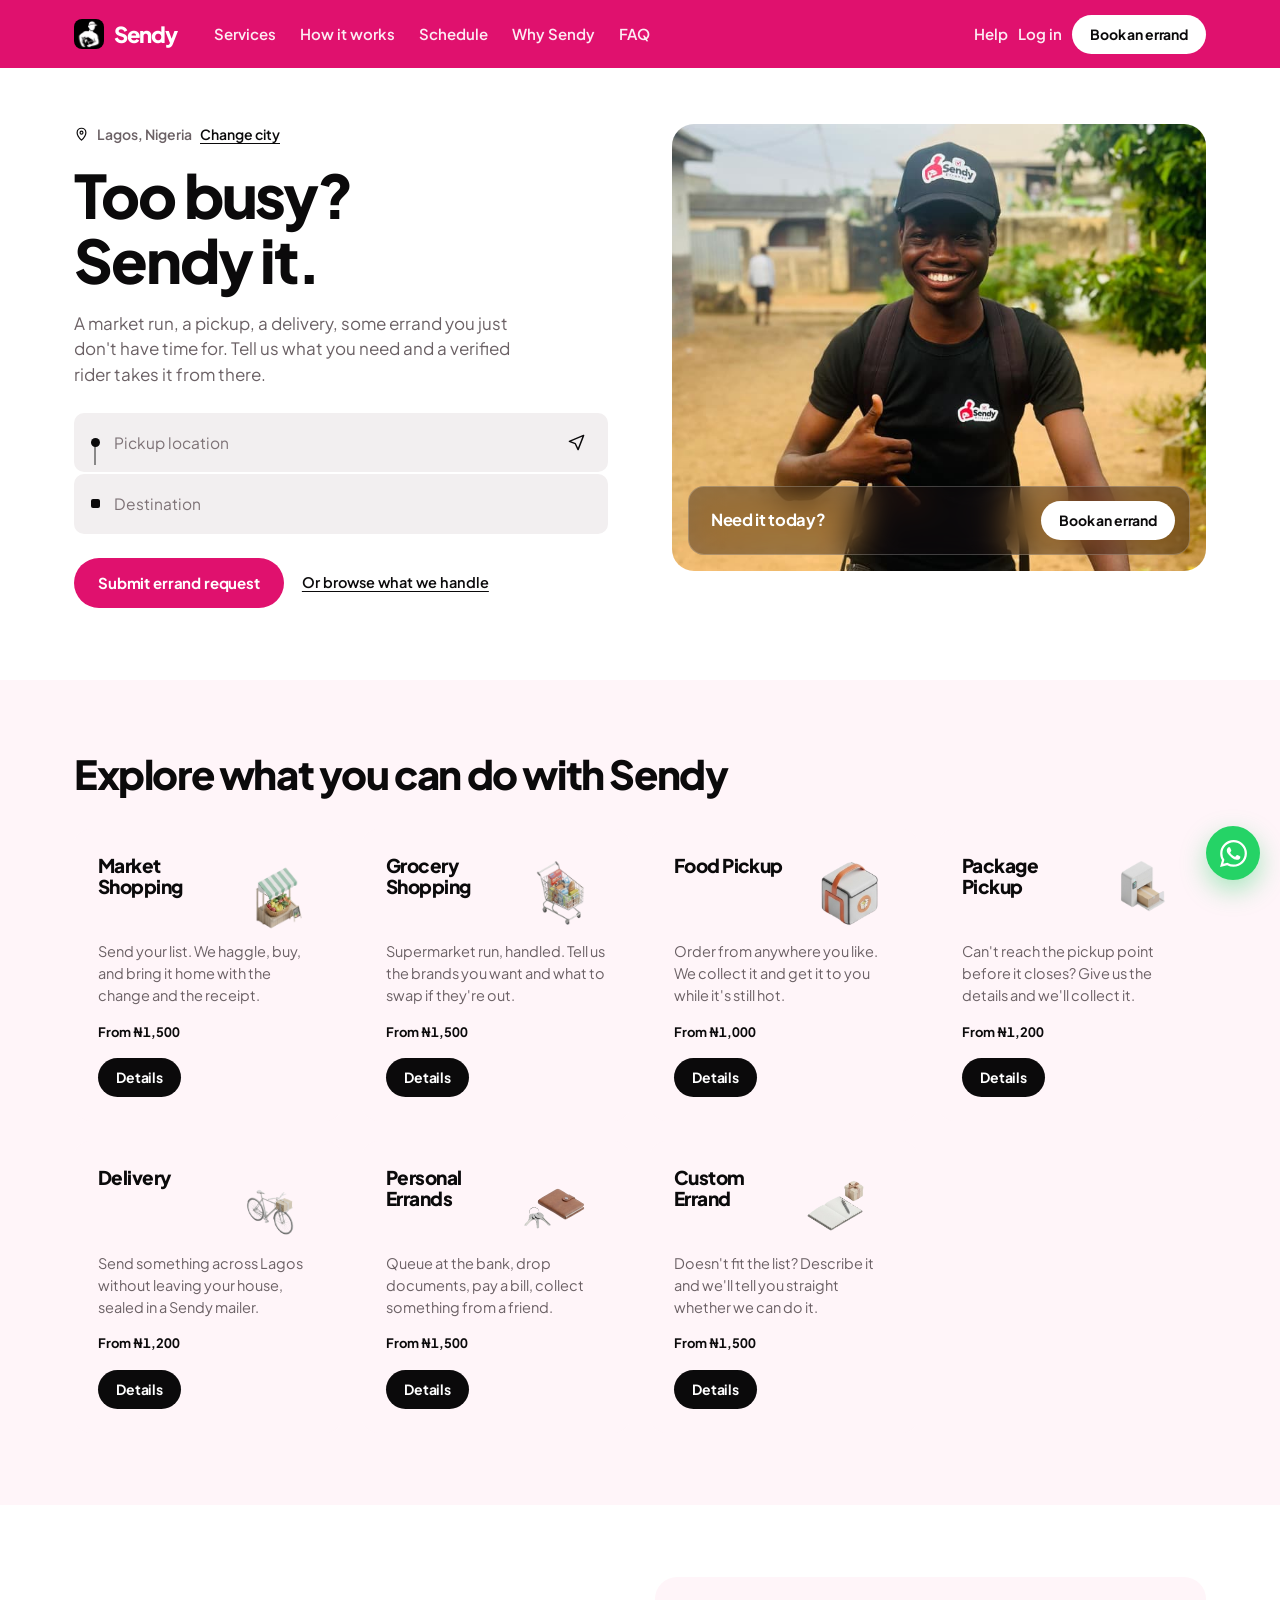
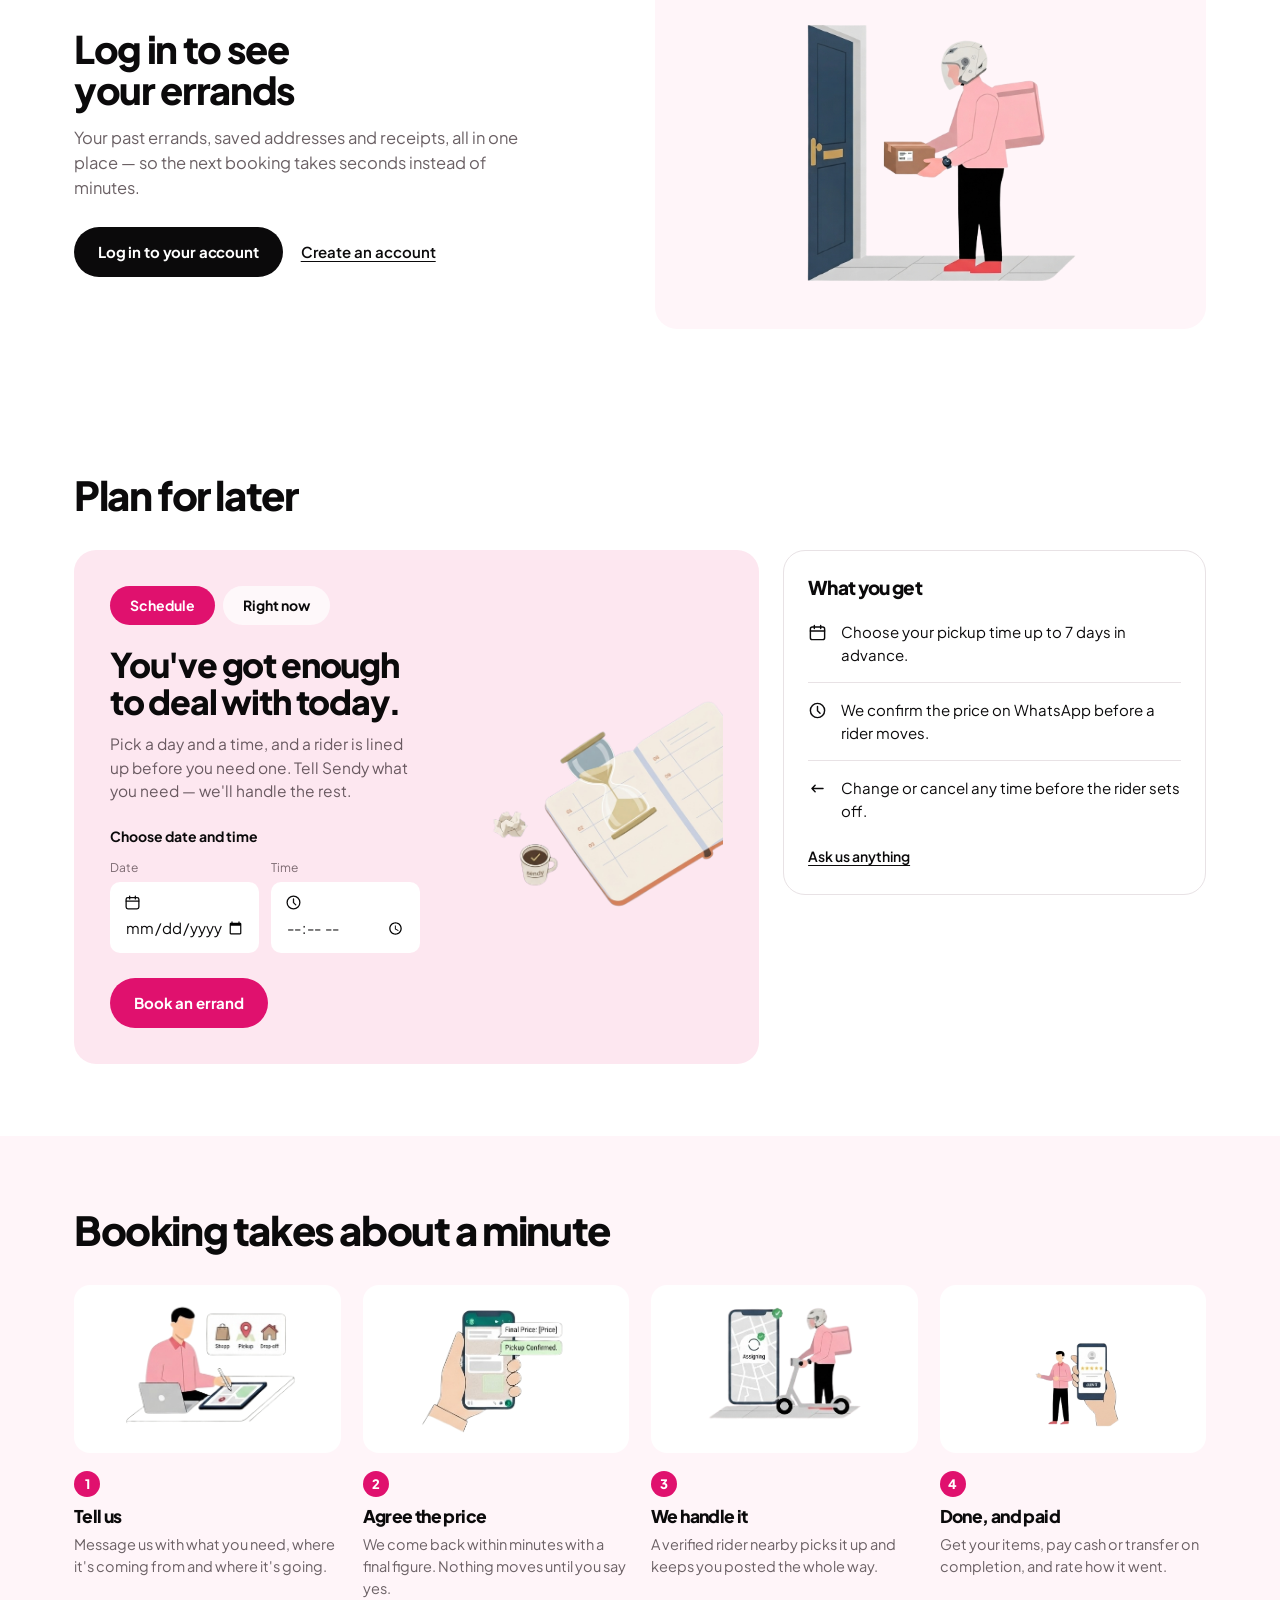
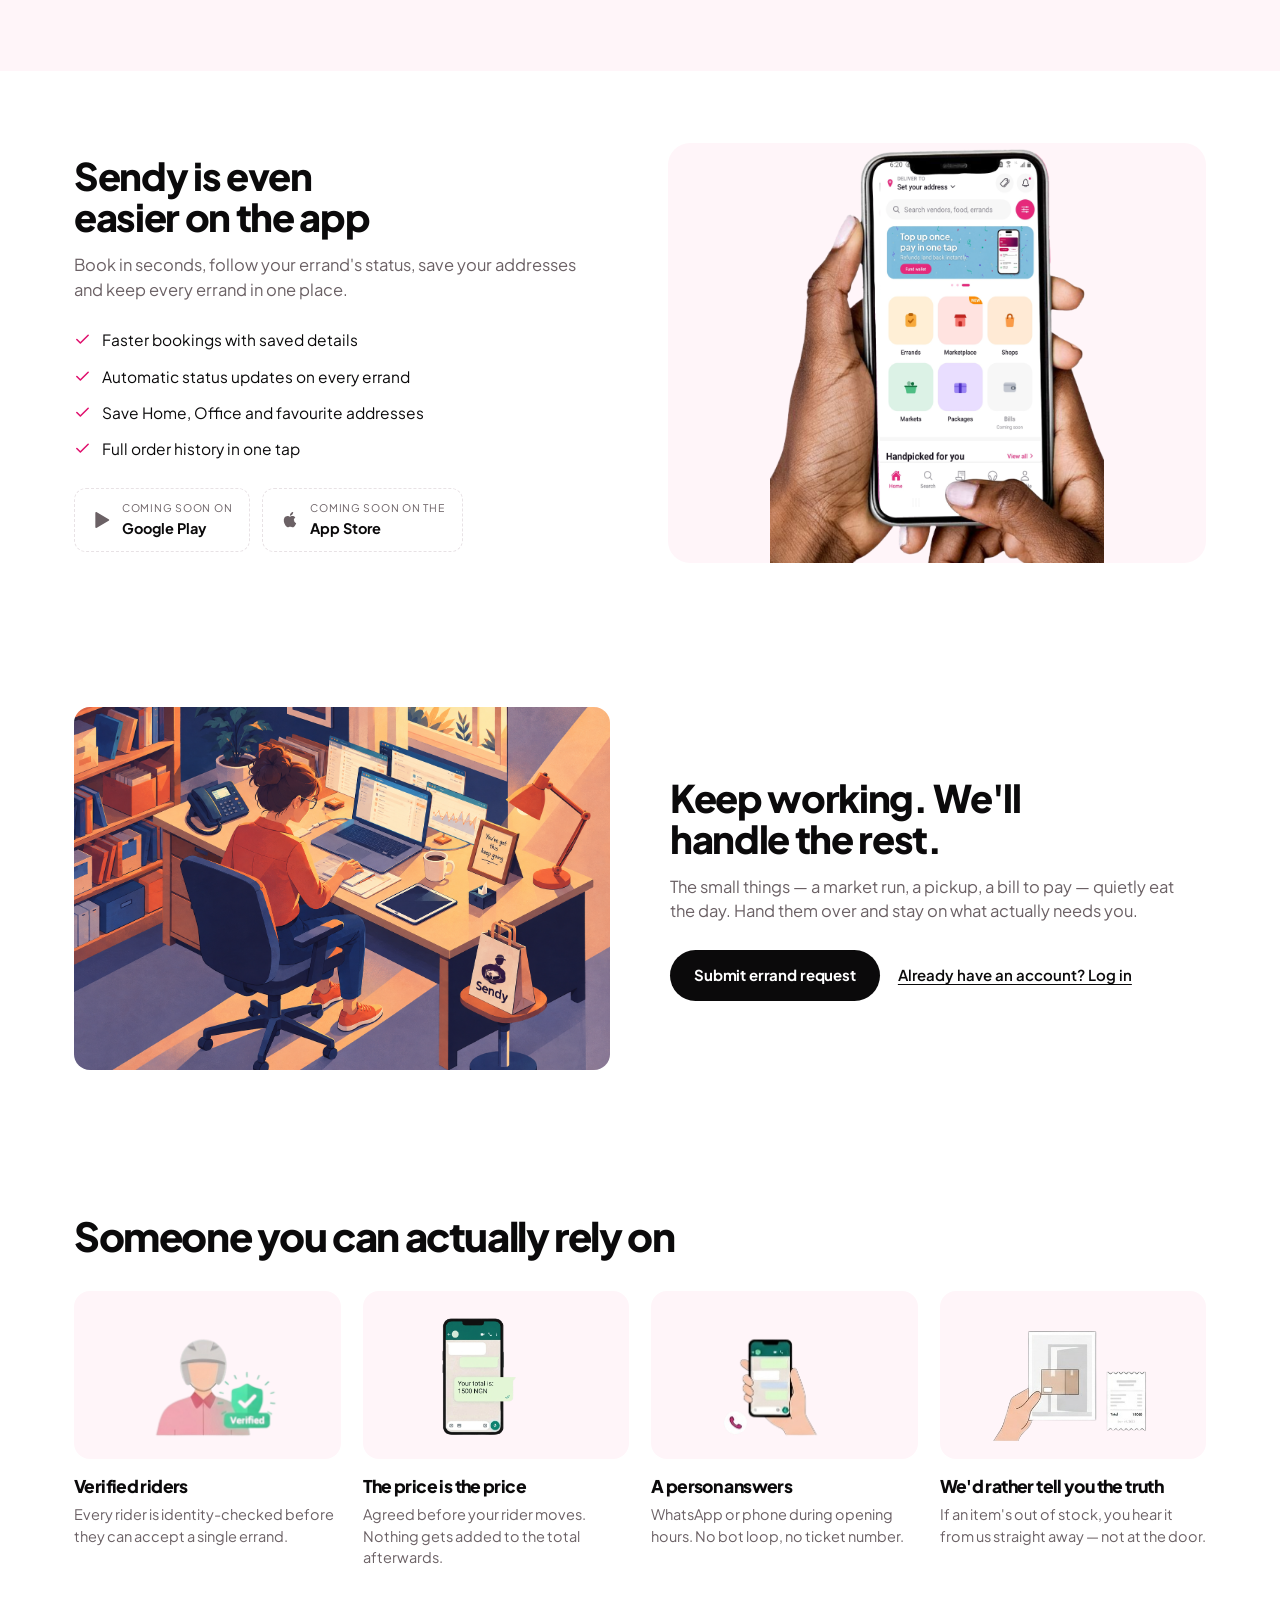
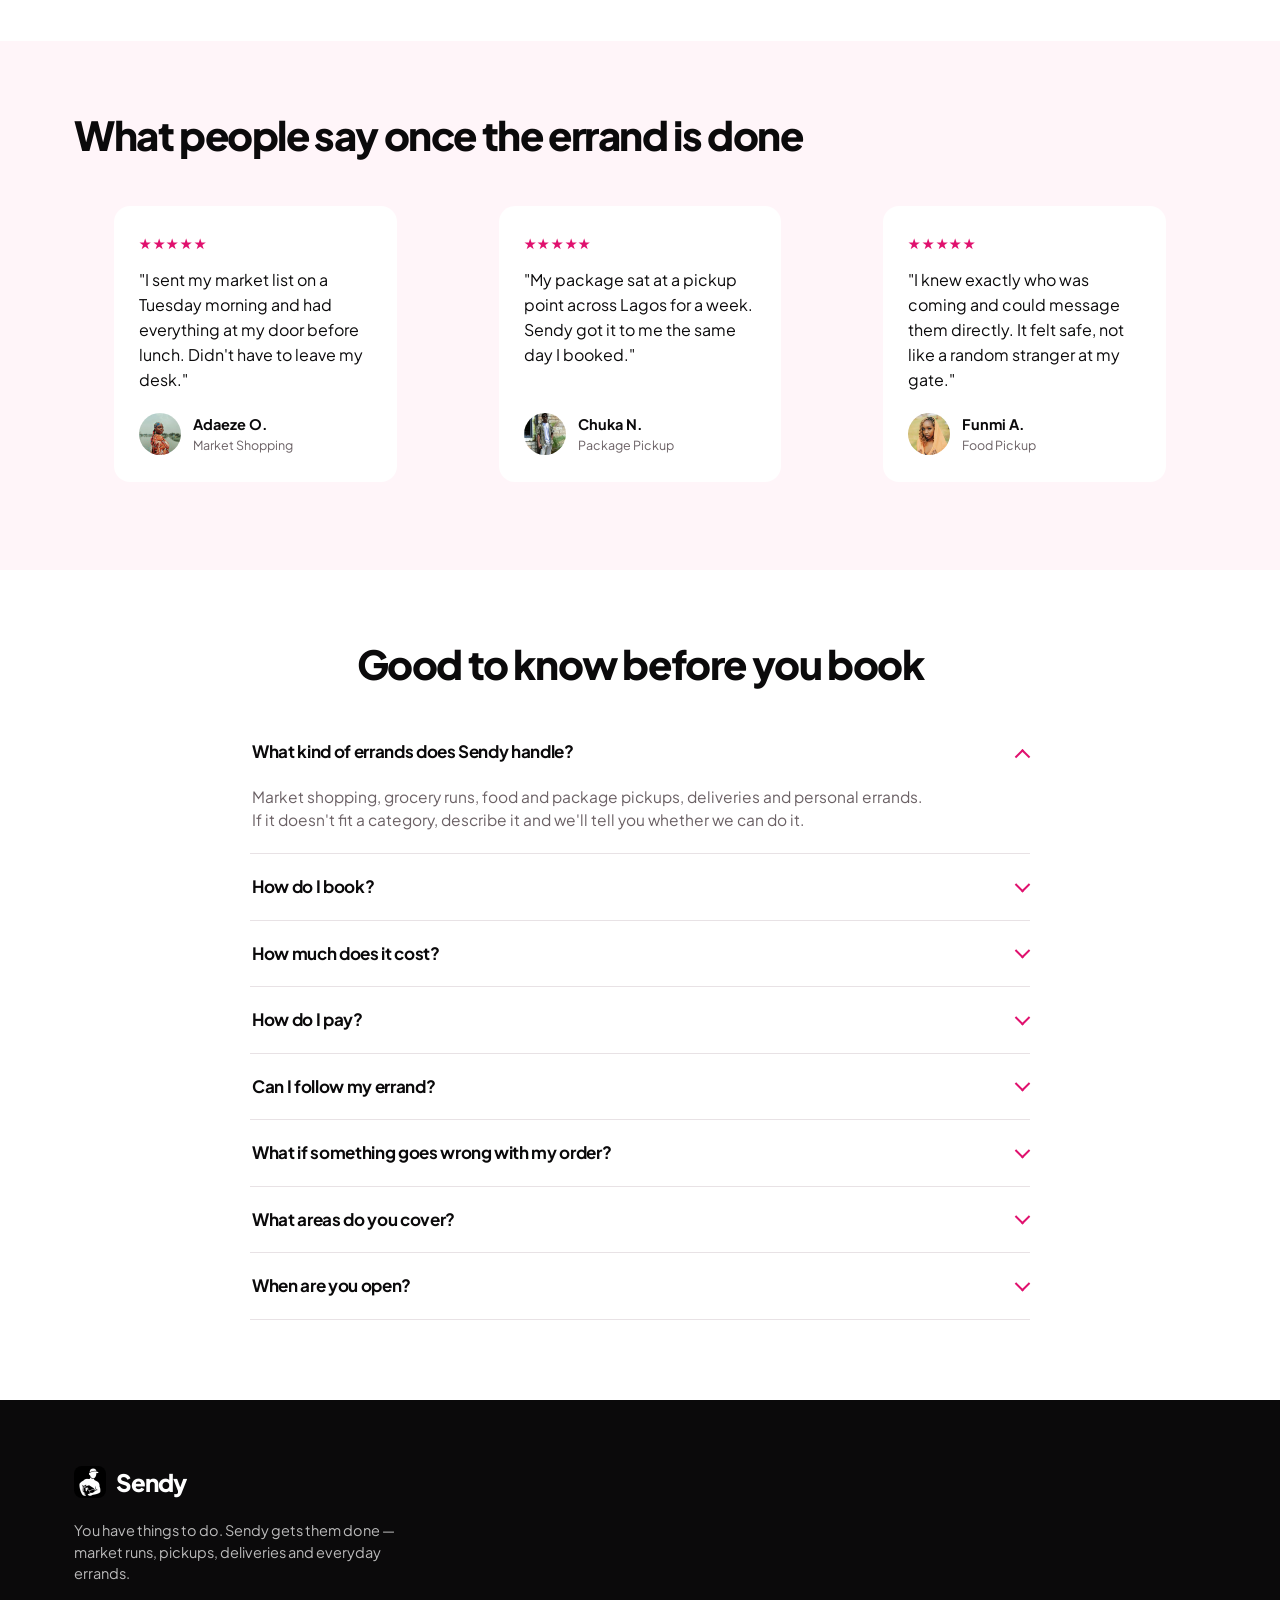
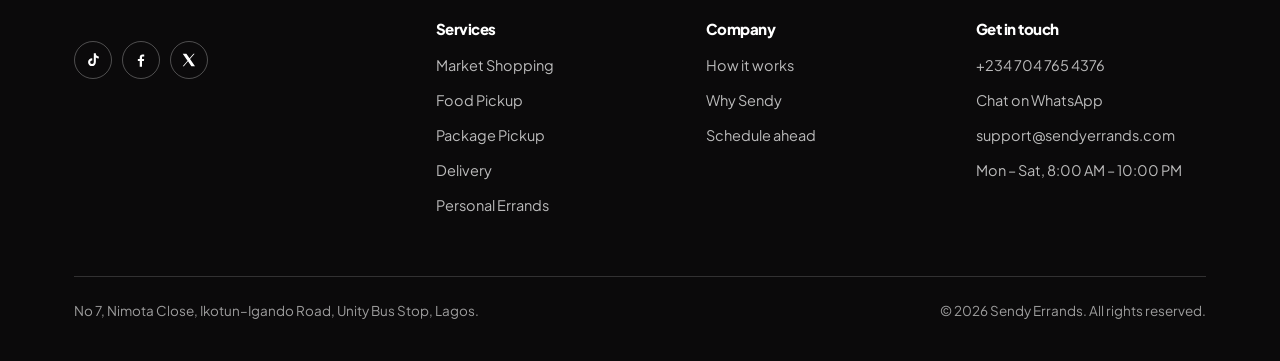
==== commit ffae0845: "Fix banner spacing, correct two illustrations, add a feature block The scheduling banner's call to a" ====
--- a/public/index.html
+++ b/public/index.html
@@ -257,7 +257,7 @@
           </div>
 
           <div class="plan__art">
-            <img src="img/plan-ahead.png" alt="Someone working at their desk while a Sendy bag waits beside them" loading="lazy">
+            <img src="img/ill/plan-time.png" alt="An open planner with an hourglass resting on it beside a Sendy mug" loading="lazy">
           </div>
         </div>
 
@@ -341,6 +341,23 @@
       </div>
       <div class="app__art">
         <img src="img/ill/app-phone.png" alt="The Sendy app open on a phone, showing errands, marketplace and package options" loading="lazy">
+      </div>
+    </div>
+  </section>
+
+  <!-- ========================= TIME BACK ========================== -->
+  <section class="sec">
+    <div class="wrap feature">
+      <div class="feature__art">
+        <img src="img/plan-ahead.png" alt="Someone working at their desk while a Sendy bag waits beside them" loading="lazy">
+      </div>
+      <div>
+        <h2>Keep working. We'll handle the rest.</h2>
+        <p>The small things — a market run, a pickup, a bill to pay — quietly eat the day. Hand them over and stay on what actually needs you.</p>
+        <div class="feature__actions">
+          <a class="btn btn--dark" href="book.html">Submit errand request</a>
+          <a class="feature__link" href="#account">Already have an account? Log in</a>
+        </div>
       </div>
     </div>
   </section>
--- a/public/styles.css
+++ b/public/styles.css
@@ -364,7 +364,9 @@
 .plan__panel {
   position: relative;
   display: grid;
-  grid-template-columns: 1fr 1fr;
+  /* Weighted to the copy: an even split squeezed the date and time fields onto
+     separate rows, and the form is the point of the panel. */
+  grid-template-columns: 1.15fr 0.85fr;
   gap: 20px;
   background: var(--pink-tint);
   border-radius: var(--r-panel);
@@ -372,7 +374,9 @@
   overflow: hidden;
   align-items: center;
 }
-.plan__copy { padding: 34px 0 34px 34px; }
+/* Padding on all four sides. Previously the right and bottom were zero, which
+   left the call to action pressed against the edge of the panel. */
+.plan__copy { padding: 36px; }
 .plan__tabs { display: flex; gap: 8px; margin-bottom: 22px; }
 .plan__tab {
   border: 0;
@@ -404,17 +408,11 @@
 .plan__field-in input:focus { outline: none; }
 .plan__panel .btn { margin-top: 20px; }
 
-/* Half the panel, and the whole illustration. `contain` rather than `cover`
-   because this image is a scene — cropping it to fill the column cut the desk
-   and the Sendy bag, which are the reason it is there. */
-.plan__art { align-self: stretch; display: grid; place-items: center; min-height: 0; }
-.plan__art img {
-  width: 100%;
-  height: 100%;
-  max-height: 460px;
-  object-fit: contain;
-  object-position: center;
-}
+/* A cut-out illustration sitting on the tint, with room around it — rather
+   than a framed photo bled to the panel edge. Nothing to crop, so nothing to
+   scale awkwardly against the border. */
+.plan__art { align-self: center; display: grid; place-items: center; padding: 28px 36px 28px 0; }
+.plan__art img { width: 100%; height: auto; max-height: 330px; object-fit: contain; }
 
 .plan__side {
   border: 1px solid var(--line);
@@ -463,6 +461,23 @@
 @media (max-width: 900px) {
   .account { grid-template-columns: 1fr; gap: 30px; }
   .account h2 { max-width: none; }
+}
+
+/* ---------- feature block ----------
+   A framed scene on one side, the pitch on the other. Unlike the cut-out
+   illustrations elsewhere, this one keeps its own background — it is a painted
+   scene, and stripping it would leave a person floating with no desk. */
+.feature { display: grid; grid-template-columns: 1fr 1fr; gap: 60px; align-items: center; }
+.feature__art { border-radius: var(--r-card); overflow: hidden; background: var(--pink-wash); }
+.feature__art img { width: 100%; height: auto; display: block; }
+.feature h2 { font-size: clamp(26px, 3.2vw, 38px); max-width: 15ch; }
+.feature p { margin-top: 16px; color: var(--muted); font-size: 16.5px; max-width: 42ch; }
+.feature__actions { display: flex; flex-wrap: wrap; align-items: center; gap: 18px; margin-top: 26px; }
+.feature__link { font-size: 15px; font-weight: 600; text-decoration: underline; text-underline-offset: 3px; }
+.feature__link:hover { color: var(--pink); }
+@media (max-width: 900px) {
+  .feature { grid-template-columns: 1fr; gap: 30px; }
+  .feature h2 { max-width: none; }
 }
 
 /* ---------- steps / trust: illustration cards ----------
